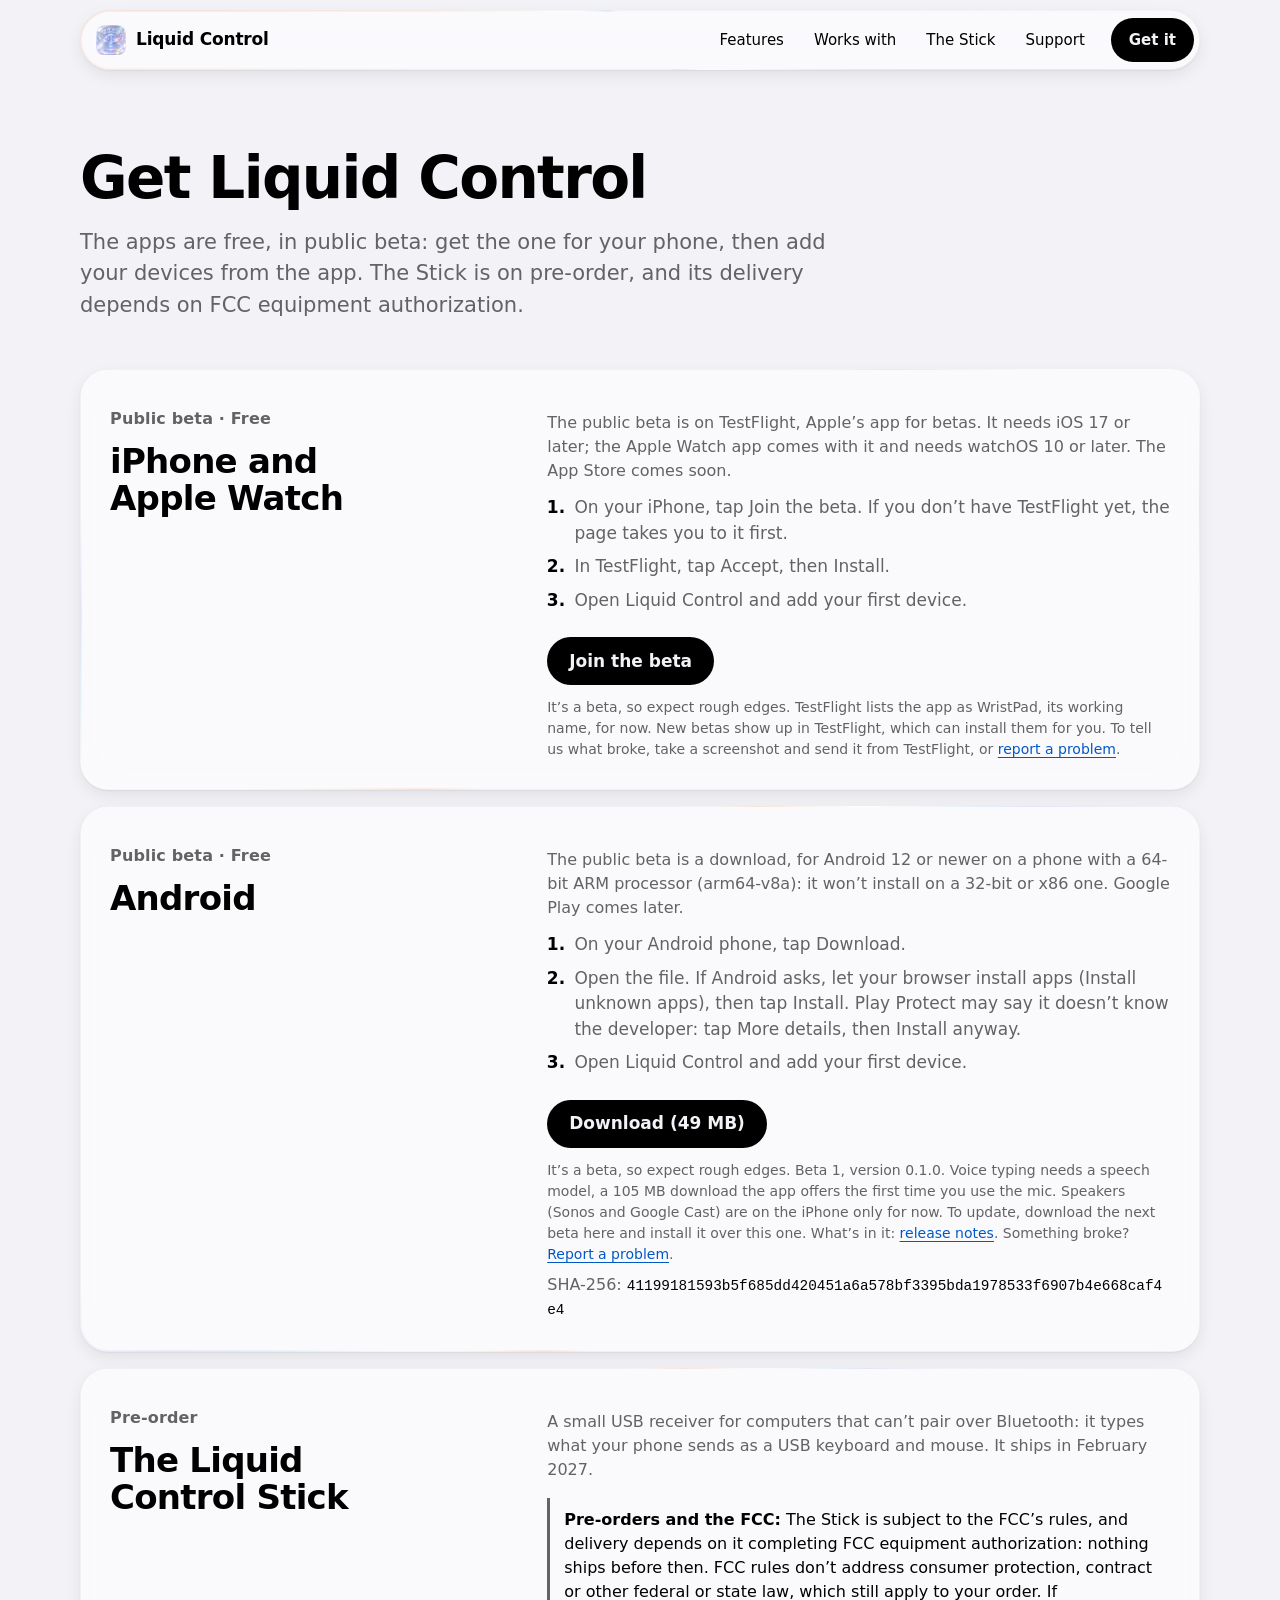
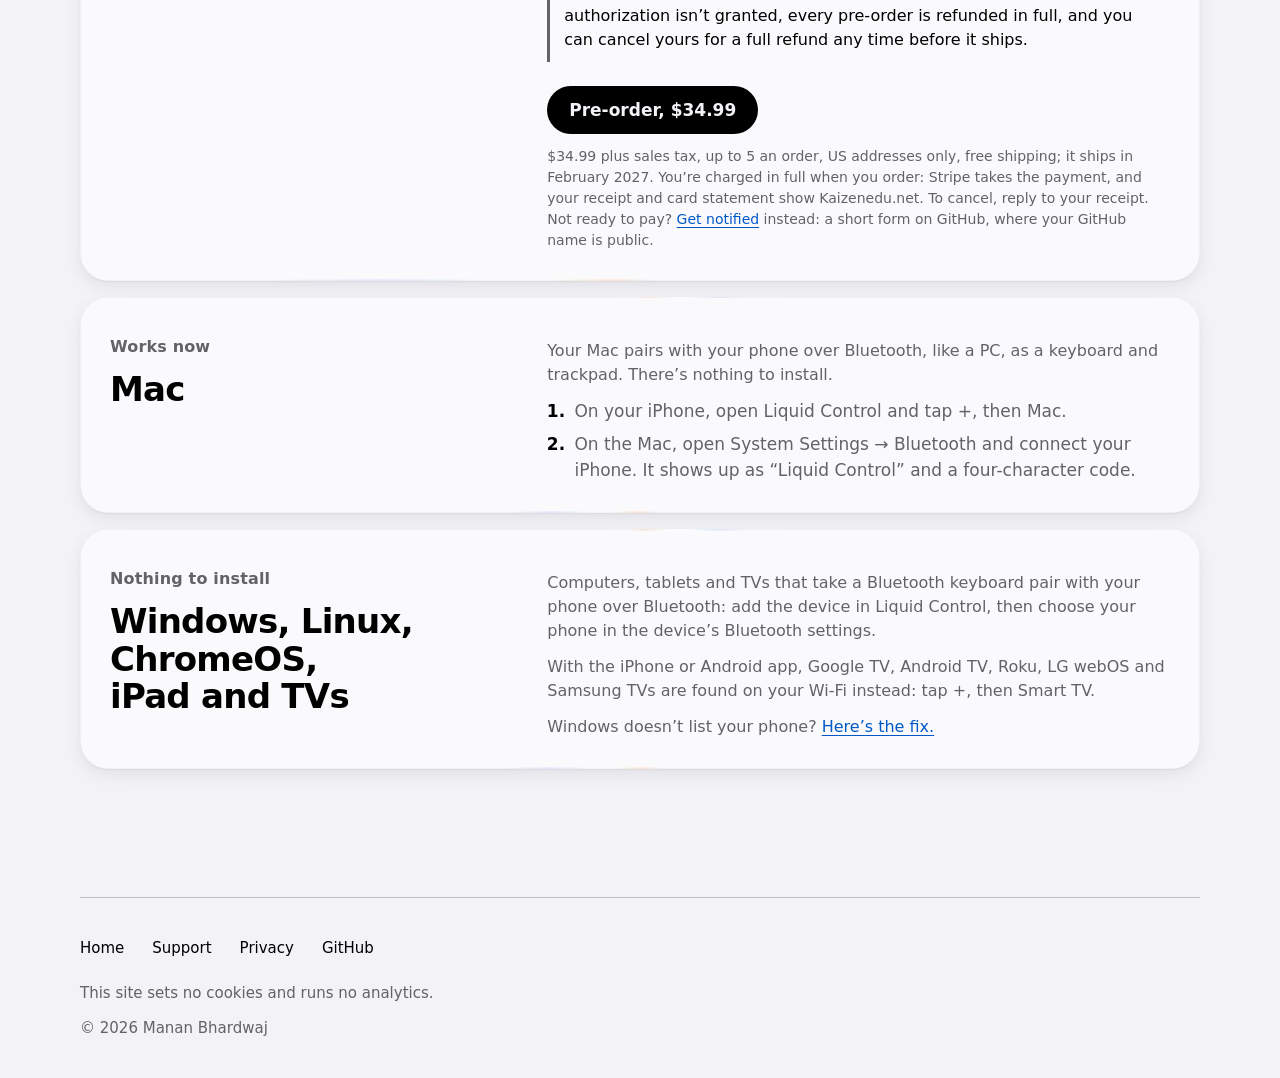
==== get/index.html @ 0b78c524 "Home, Get it and Support: each names its own address; the share image's size and alt on every page N" ====
<!doctype html>
<html lang="en">
<head>
  <meta charset="utf-8">
  <meta name="viewport" content="width=device-width, initial-scale=1, viewport-fit=cover">
  <title>Get Liquid Control: iPhone beta, Android beta and the Stick</title>
  <meta name="description" content="Every download and link for Liquid Control: the iPhone and Apple Watch beta on TestFlight, the Android beta, the Stick on pre-order (delivery depends on FCC authorization), and how to pair your Mac, PC, iPad and TV.">
  <meta name="color-scheme" content="light dark">
  <meta name="theme-color" content="#F2F2F7" media="(prefers-color-scheme: light)">
  <meta name="theme-color" content="#000000" media="(prefers-color-scheme: dark)">
  <meta property="og:type" content="website">
  <meta property="og:site_name" content="Liquid Control">
  <meta property="og:title" content="Get Liquid Control">
  <meta property="og:description" content="The iPhone and Apple Watch beta, the Android beta, and the Stick on pre-order (delivery depends on FCC authorization).">
  <meta property="og:url" content="https://saitokiku.github.io/liquid-control/get/">
  <meta property="og:image" content="https://saitokiku.github.io/liquid-control/assets/og.png">
  <meta property="og:image:width" content="1200">
  <meta property="og:image:height" content="630">
  <meta property="og:image:alt" content="Liquid Control on an iPhone controlling a Mac, with the headline “Hit Enter without getting up. One remote for your Mac, your PC and your TV.”">
  <meta name="twitter:card" content="summary_large_image">
  <link rel="canonical" href="https://saitokiku.github.io/liquid-control/get/">
  <link rel="icon" href="../assets/icon-32.png" sizes="32x32" type="image/png">
  <link rel="apple-touch-icon" href="../assets/icon-180.png">
  <link rel="stylesheet" href="../assets/site.css">
  <script src="../assets/site.js" defer></script>
</head>
<body>
  <a class="skip" href="#main">Skip to content</a>

  <header class="site-header wrap">
    <nav class="nav glass" aria-label="Main">
      <a class="brand" href="../"><img src="../assets/icon-96.webp" width="30" height="30" alt="">Liquid Control</a>
      <ul class="nav-links">
        <li><a href="../#features">Features</a></li>
        <li><a href="../#works">Works with</a></li>
        <li><a href="../#stick">The Stick</a></li>
        <li><a href="../support/">Support</a></li>
      </ul>
      <a class="btn btn-primary btn-small" href="./" aria-current="page">Get it</a>
    </nav>
  </header>

  <main id="main" class="wrap">
    <div class="page-head">
      <h1>Get Liquid Control</h1>
      <p>The apps are free, in public beta: get the one for your phone, then add your devices from the app. The
        Stick is on pre-order, and its delivery depends on FCC equipment authorization.</p>
    </div>

    <div class="get-list">
      <section class="get-item card glass" id="iphone" aria-labelledby="iphone-title">
        <div class="get-title">
          <p class="eyebrow">Public beta · Free</p>
          <h2 id="iphone-title">iPhone and Apple Watch</h2>
        </div>
        <div class="get-body">
          <p>The public beta is on TestFlight, Apple’s app for betas. It needs iOS 17 or later; the Apple Watch app
            comes with it and needs watchOS 10 or later. The App Store comes soon.</p>
          <ol class="steps">
            <li>On your iPhone, tap Join the beta. If you don’t have TestFlight yet, the page takes you to it first.</li>
            <li>In TestFlight, tap Accept, then Install.</li>
            <li>Open Liquid Control and add your first device.</li>
          </ol>
          <div class="actions">
            <a class="btn btn-primary" href="https://testflight.apple.com/join/vBH1M13H">Join the beta</a>
          </div>
          <p class="fine">It’s a beta, so expect rough edges. TestFlight lists the app as WristPad, its working name, for
            now. New betas show up in TestFlight, which can install them for you. To tell us what broke, take a
            screenshot and send it from TestFlight, or <a href="../support/#report">report a problem</a>.</p>
        </div>
      </section>

      <section class="get-item card glass" id="android" aria-labelledby="android-title">
        <div class="get-title">
          <p class="eyebrow">Public beta · Free</p>
          <h2 id="android-title">Android</h2>
        </div>
        <div class="get-body">
          <p>The public beta is a download, for Android 12 or newer on a phone with a 64-bit ARM processor
            (arm64-v8a): it won’t install on a 32-bit or x86 one. Google Play comes later.</p>
          <ol class="steps">
            <li>On your Android phone, tap Download.</li>
            <li>Open the file. If Android asks, let your browser install apps (Install unknown apps), then tap
              Install. Play Protect may say it doesn’t know the developer: tap More details, then Install anyway.</li>
            <li>Open Liquid Control and add your first device.</li>
          </ol>
          <div class="actions">
            <a class="btn btn-primary" href="https://github.com/saitokiku/liquid-control/releases/download/android-v0.1.0-beta.1/liquid-control-android-0.1.0-beta.1.apk">Download (49 MB)</a>
          </div>
          <p class="fine">It’s a beta, so expect rough edges. Beta 1, version 0.1.0. Voice typing needs a speech model,
            a 105 MB download the app offers the first time you use the mic. Speakers (Sonos and Google Cast) are on
            the iPhone only for now. To update, download the next beta here and install it over this one. What’s in it:
            <a href="https://github.com/saitokiku/liquid-control/releases/tag/android-v0.1.0-beta.1">release notes</a>.
            Something broke? <a href="../support/#report">Report a problem</a>.</p>
          <p class="sha">SHA-256: <code id="apk-sha256">41199181593b5f685dd420451a6a578bf3395bda1978533f6907b4e668caf4e4</code></p>
        </div>
      </section>

      <section class="get-item card glass" id="stick" aria-labelledby="stick-title">
        <div class="get-title">
          <p class="eyebrow">Pre-order</p>
          <h2 id="stick-title">The Liquid Control Stick</h2>
        </div>
        <div class="get-body">
          <p>A small USB receiver for computers that can’t pair over Bluetooth: it types what your phone sends as a
            USB keyboard and mouse. It ships in February 2027.</p>
          <p class="fcc"><strong>Pre-orders and the FCC:</strong> The Stick is subject to the FCC’s rules, and delivery
            depends on it completing FCC equipment authorization: nothing ships before then. FCC rules don’t address
            consumer protection, contract or other federal or state law, which still apply to your order. If
            authorization isn’t granted, every pre-order is refunded in full, and you can cancel yours for a full refund
            any time before it ships.</p>
          <div class="actions">
            <a class="btn btn-primary" href="https://buy.stripe.com/fZu8wR2SpabLe6BgTB33W00">Pre-order, $34.99</a>
          </div>
          <p class="fine">$34.99 plus sales tax, up to 5 an order, US addresses only, free shipping; it ships in
            February 2027. You’re charged in full when you order: Stripe takes the payment, and your receipt and card
            statement show Kaizenedu.net. To cancel, reply to your receipt. Not ready to pay? <a href="https://github.com/saitokiku/liquid-control/issues/new?template=stick.yml">Get notified</a> instead: a short form on GitHub,
            where your GitHub name is public.</p>
        </div>
      </section>

      <section class="get-item card glass" id="mac" aria-labelledby="mac-title">
        <div class="get-title">
          <p class="eyebrow">Works now</p>
          <h2 id="mac-title">Mac</h2>
        </div>
        <div class="get-body">
          <p>Your Mac pairs with your phone over Bluetooth, like a PC, as a keyboard and trackpad. There’s nothing to
            install.</p>
          <ol class="steps">
            <li>On your iPhone, open Liquid Control and tap +, then Mac.</li>
            <li>On the Mac, open System Settings → Bluetooth and connect your iPhone. It shows up as “Liquid Control”
              and a four-character code.</li>
          </ol>
        </div>
      </section>

      <section class="get-item card glass" id="computers" aria-labelledby="computers-title">
        <div class="get-title">
          <p class="eyebrow">Nothing to install</p>
          <h2 id="computers-title">Windows, Linux, ChromeOS, iPad and TVs</h2>
        </div>
        <div class="get-body">
          <p>Computers, tablets and TVs that take a Bluetooth keyboard pair with your phone over Bluetooth: add the
            device in Liquid Control, then choose your phone in the device’s Bluetooth settings.</p>
          <p>With the iPhone or Android app, Google TV, Android TV, Roku, LG webOS and Samsung TVs are found on your Wi-Fi
            instead: tap +, then Smart TV.</p>
          <p>Windows doesn’t list your phone? <a href="../support/#windows">Here’s the fix.</a></p>
        </div>
      </section>

    </div>
  </main>

  <footer class="site-footer wrap">
    <ul class="footer-links">
      <li><a href="../">Home</a></li>
      <li><a href="../support/">Support</a></li>
      <li><a href="../privacy/">Privacy</a></li>
      <li><a href="https://github.com/saitokiku/liquid-control">GitHub</a></li>
    </ul>
    <p>This site sets no cookies and runs no analytics.</p>
    <p>© 2026 Manan Bhardwaj</p>
  </footer>
</body>
</html>
---- assets/site.css ----
/* Liquid Control: the website's look.
   The app's spectral glass: flat system backgrounds, translucent glass with a hairline, and one sun on the right edge,
   two thirds up, whose light catches each glass rim from its own angle: white in the middle, a faint warm side and a
   faint cool side, and the light that passes through landing on the far edge with the same thin split.
   No web fonts, no images from anywhere else. assets/site.js aims each rim at the sun; without it they keep the angle
   set here. */

/* ---------- Tokens ---------- */

:root {
  color-scheme: light;
  --bg: #F2F2F7;
  --surface: #E5E5EA;
  --text: #000000;
  --text-2: #636366;
  --link: #0058C7;
  --hover: rgba(0, 0, 0, .05);
  --glass: rgba(255, 255, 255, .62);
  --glass-bar: rgba(255, 255, 255, .62);   /* the sticky header, which content scrolls under */
  --glass-solid: #FFFFFF;
  --hair: rgba(0, 0, 0, .07);
  --edge: rgba(60, 60, 67, .29);
  --shadow: 0 1px 2px rgba(0, 0, 0, .06), 0 6px 16px rgba(0, 0, 0, .07);
  --blend: normal;
  /* The light on the rims: the app's Natural strength (0.6) at about 0.85 of the sun's reach, softer in light mode
     (white glass on a light page shows colour as dirt). From the warm #FFA774 and #FFDC99 and the cool #A4E0FF and
     #A1AEFF below. */
  --hi: rgba(255, 255, 255, .72);
  --hi-2: rgba(255, 255, 255, .32);
  --fr-w1: rgba(255, 167, 116, .21);
  --fr-w2: rgba(255, 220, 153, .17);
  --fr-c1: rgba(164, 224, 255, .17);
  --fr-c2: rgba(161, 174, 255, .21);
  --ca-w1: rgba(255, 167, 116, .19);
  --ca-w2: rgba(255, 220, 153, .15);
  --ca-hi: rgba(255, 255, 255, .22);
  --ca-c1: rgba(164, 224, 255, .15);
  --ca-c2: rgba(161, 174, 255, .19);

  /* The same in both themes. */
  --warm-1: #FFA774;
  --warm-2: #FFDC99;
  --cool-1: #A4E0FF;
  --cool-2: #A1AEFF;
  --mac: #4F8BFF;
  --pc: #3DDC97;
  --tv: #9E7AFF;
  --stick: #FFC24D;
  --edge-strong: #8E8E93;
  --radius-card: 28px;
  --radius-surface: 32px;
  --gutter: 16px;
  --font: -apple-system, BlinkMacSystemFont, "SF Pro Text", system-ui, "Segoe UI", Roboto, sans-serif;
  --mono: ui-monospace, "SF Mono", Menlo, Consolas, monospace;
}

@media (prefers-color-scheme: dark) {
  :root {
    color-scheme: dark;
    --bg: #000000;
    --surface: #1C1C1E;
    --text: #FFFFFF;
    --text-2: #98989F;
    --link: #6EA8FF;
    --hover: rgba(255, 255, 255, .08);
    --glass: rgba(255, 255, 255, .085);
    --glass-bar: rgba(28, 28, 30, .72);
    --glass-solid: #2C2C2E;
    --hair: rgba(255, 255, 255, .09);
    --edge: rgba(235, 235, 245, .3);
    --shadow: 0 6px 18px rgba(0, 0, 0, .6);
    --blend: plus-lighter;
    --hi: rgba(255, 255, 255, .77);
    --hi-2: rgba(255, 255, 255, .43);
    --fr-w1: rgba(255, 167, 116, .28);
    --fr-w2: rgba(255, 220, 153, .23);
    --fr-c1: rgba(164, 224, 255, .23);
    --fr-c2: rgba(161, 174, 255, .28);
    --ca-w1: rgba(255, 167, 116, .26);
    --ca-w2: rgba(255, 220, 153, .2);
    --ca-hi: rgba(255, 255, 255, .3);
    --ca-c1: rgba(164, 224, 255, .2);
    --ca-c2: rgba(161, 174, 255, .26);
  }
}

/* ---------- Base ---------- */

*, *::before, *::after { box-sizing: border-box; }

/* The sticky header is 70 px tall: whatever the page scrolls to, a #link or a control taking focus, lands below it. */
html {
  -webkit-text-size-adjust: 100%;
  text-size-adjust: 100%;
  scroll-padding-top: 88px;
}

@media (prefers-reduced-motion: no-preference) {
  html { scroll-behavior: smooth; }
}

body {
  margin: 0;
  background: var(--bg);
  color: var(--text);
  font: 17px/1.5 var(--font);
  -webkit-font-smoothing: antialiased;
  overflow-wrap: break-word;
}

img { display: block; max-width: 100%; height: auto; }

a { color: var(--link); text-underline-offset: .18em; }

:focus-visible { outline: 2px solid var(--link); outline-offset: 3px; }

h1, h2, h3 { margin: 0; line-height: 1.1; letter-spacing: -.022em; text-wrap: balance; }
p, ul, ol { margin: 0; }

code { font-family: var(--mono); font-size: .9em; }

.wrap {
  width: 100%;
  max-width: 1152px;
  margin-inline: auto;
  padding-left: max(var(--gutter), env(safe-area-inset-left));
  padding-right: max(var(--gutter), env(safe-area-inset-right));
}

.skip {
  position: absolute;
  left: 12px;
  top: -100px;
  z-index: 20;
  padding: 12px 18px;
  border-radius: 999px;
  background: var(--text);
  color: var(--bg);
  font-weight: 600;
  text-decoration: none;
}
.skip:focus { top: 12px; }

.visually-hidden {
  position: absolute;
  width: 1px;
  height: 1px;
  overflow: hidden;
  clip-path: inset(50%);
  white-space: nowrap;
}

/* ---------- Glass ---------- */

/* Fill, blur, hairline and shadow; then the light: ::before is the highlight facing the sun (white, with the warm and
   cool split on its shoulders), ::after the caustic on the far edge. Both are thin rings, masked to the rim. */
.glass {
  --sun-angle: 60deg;
  position: relative;
  isolation: isolate;
  background: var(--glass);
  -webkit-backdrop-filter: blur(18px) saturate(1.7);
  backdrop-filter: blur(18px) saturate(1.7);
  box-shadow: inset 0 0 0 .5px var(--hair), var(--shadow);
}

.glass::before,
.glass::after {
  content: "";
  position: absolute;
  inset: 0;
  border-radius: inherit;
  pointer-events: none;
  -webkit-mask: linear-gradient(#000 0 0) content-box, linear-gradient(#000 0 0);
  -webkit-mask-composite: xor;
  mask: linear-gradient(#000 0 0) content-box exclude, linear-gradient(#000 0 0);
  mix-blend-mode: var(--blend);
}

.glass::before {
  padding: 1.2px;
  background:
    conic-gradient(from calc(var(--sun-angle) - 180deg),
      transparent 156deg, var(--fr-w1) 164deg, var(--fr-w2) 170deg, transparent 175deg,
      transparent 185deg, var(--fr-c1) 190deg, var(--fr-c2) 196deg, transparent 204deg),
    conic-gradient(from calc(var(--sun-angle) - 180deg),
      transparent 146deg, var(--hi-2) 170deg, var(--hi) 180deg, var(--hi-2) 190deg, transparent 214deg);
}

.glass::after {
  padding: 1.8px;
  filter: blur(.4px);
  background:
    conic-gradient(from var(--sun-angle),
      transparent 150deg, var(--ca-w1) 160deg, var(--ca-w2) 168deg, var(--ca-hi) 176deg,
      var(--ca-hi) 184deg, var(--ca-c1) 192deg, var(--ca-c2) 200deg, transparent 210deg);
}

/* Solid glass, when Reduce Transparency or Increase Contrast asks for it: opaque, with an edge, never invisible;
   no light on the rim. */
@media (prefers-reduced-transparency: reduce) {
  .glass {
    background: var(--glass-solid);
    -webkit-backdrop-filter: none;
    backdrop-filter: none;
    box-shadow: inset 0 0 0 1px var(--edge), var(--shadow);
  }
  .glass::before,
  .glass::after { content: none; }
}

@media (prefers-contrast: more) {
  .glass {
    background: var(--glass-solid);
    -webkit-backdrop-filter: none;
    backdrop-filter: none;
    box-shadow: inset 0 0 0 1px var(--edge-strong), var(--shadow);
  }
  .glass::before,
  .glass::after { content: none; }
}

/* ---------- Buttons ---------- */

.btn {
  display: inline-flex;
  align-items: center;
  justify-content: center;
  gap: 8px;
  min-height: 48px;
  padding: 0 22px;
  border: 0;
  border-radius: 999px;
  color: var(--text);
  font: 600 17px/1.2 var(--font);
  text-decoration: none;
  white-space: nowrap;
  cursor: pointer;
}
.btn.glass:hover { background-image: linear-gradient(var(--hover), var(--hover)); }

/* The one primary action: the label colour as a solid fill, with the background's colour for its words (as the app). */
.btn-primary { background: var(--text); color: var(--bg); }
.btn-primary:hover { background: var(--text); opacity: .86; }

.btn-small { min-height: 44px; padding: 0 18px; font-size: 15px; }

@media (prefers-reduced-motion: no-preference) {
  .btn { transition: transform .15s ease, opacity .15s ease; }
  .btn:active { transform: scale(.97); }
}

.actions { display: flex; flex-wrap: wrap; gap: 12px; }

@media (max-width: 479px) {
  .hero .actions .btn, .section > .actions .btn { flex: 1 1 100%; }
}

/* ---------- Header ---------- */

.site-header {
  position: sticky;
  top: 0;
  z-index: 10;
  padding-top: 10px;
}

.nav {
  --glass: var(--glass-bar);
  display: flex;
  align-items: center;
  gap: 4px;
  min-height: 60px;
  padding: 6px 6px 6px 10px;
  border-radius: 999px;
}

.brand {
  display: inline-flex;
  align-items: center;
  gap: 10px;
  min-height: 44px;
  padding: 0 10px 0 6px;
  margin-right: auto;
  border-radius: 999px;
  color: var(--text);
  font-weight: 700;
  font-size: 17px;
  letter-spacing: -.01em;
  text-decoration: none;
}
.brand img { width: 30px; height: 30px; border-radius: 7px; }

.nav-links { display: none; list-style: none; padding: 0; gap: 2px; }
.nav-links a {
  display: inline-flex;
  align-items: center;
  min-height: 44px;
  padding: 0 14px;
  border-radius: 999px;
  color: var(--text);
  font-size: 15px;
  font-weight: 500;
  text-decoration: none;
}
.nav-links a:hover { background: var(--hover); }

/* The menu (assets/site.js): below 820 px the links fold behind a Menu button and open in a panel under the header,
   solid like the glass with Reduce Transparency, with an edge for forced colours. */
.menu-btn {
  display: grid;
  place-items: center;
  width: 44px;
  height: 44px;
  padding: 0;
  border: 1px solid transparent;
  border-radius: 999px;
  background: none;
  color: var(--text);
  cursor: pointer;
}
.menu-btn:hover, .nav.open .menu-btn { background: var(--hover); }
.menu-btn svg { width: 22px; height: 22px; fill: none; stroke: currentColor; stroke-width: 1.8; stroke-linecap: round; }
@media (max-width: 819px) {
  .nav.open .nav-links {
    position: absolute;
    top: calc(100% + 8px);
    left: 0;
    right: 0;
    display: grid;
    padding: 8px;
    border-radius: 24px;
    background: var(--glass-solid);
    box-shadow: inset 0 0 0 .5px var(--hair), var(--shadow);
    outline: 1px solid transparent;
  }
  .nav.open .nav-links a { display: flex; min-height: 48px; padding: 0 16px; font-size: 17px; }
}

@media (min-width: 820px) {
  .nav-links { display: flex; }
  .nav .btn { margin-left: 8px; }
  .menu-btn { display: none; }
}
/* Below 360 px the name, the Menu button and Get it stay on one line a little closer together. */
@media (max-width: 359px) {
  .brand { gap: 8px; padding: 0 6px 0 2px; font-size: 15px; }
  .nav .btn-small { padding: 0 14px; }
}

/* ---------- Sections ---------- */

main { display: block; }

.section { padding-top: clamp(72px, 9vw, 128px); }

.section-head { max-width: 760px; margin-bottom: clamp(28px, 4vw, 48px); }
.section-head h2 { font-size: clamp(28px, 1.6vw + 22px, 40px); font-weight: 700; }
.section-head p { margin-top: 16px; color: var(--text-2); font-size: clamp(17px, .35vw + 16px, 21px); }

.eyebrow {
  margin-bottom: 12px;
  color: var(--text-2);
  font-size: 15px;
  font-weight: 600;
  letter-spacing: .01em;
}

.note { margin-top: 20px; font-size: 15px; }

/* ---------- Hero ---------- */

.hero {
  display: grid;
  gap: 48px;
  padding-top: clamp(40px, 7vw, 88px);
  align-items: center;
}

.hero h1 { font-size: clamp(36px, 2.2vw + 22px, 54px); font-weight: 700; letter-spacing: -.028em; }
.hero .lede { margin-top: 20px; max-width: 34em; color: var(--text-2); font-size: clamp(18px, .5vw + 16px, 22px); }
.hero .actions { margin-top: 32px; }
.hero .fine { margin-top: 20px; max-width: 38em; color: var(--text-2); font-size: 15px; }

.hero-art { display: flex; justify-content: center; padding: 16px 0 24px; }
.hero h1 .h1-soft { display: block; color: var(--text-2); }

/* The hero's real screenshots: the iPhone, with the watch in front of its lower corner. The bezel is the same two
   rings the drawn phone had. */
.shots { position: relative; margin: 0; padding: 12px 40px 28px 0; }
.shot-phone {
  --w: min(300px, 100vw - 2 * var(--gutter) - 72px);
  width: var(--w);
  aspect-ratio: 720 / 1564;
  border-radius: calc(var(--w) * 62 / 402);
  overflow: hidden;
  background: #000;
  box-shadow:
    0 0 0 calc(var(--w) * 10 / 402) #1B1C20,
    0 0 0 calc(var(--w) * 11.5 / 402) #3A3B40,
    0 calc(var(--w) * 36 / 402) calc(var(--w) * 80 / 402) rgba(0, 0, 0, .28);
}
.shot-phone img, .shot-watch img { display: block; width: 100%; height: auto; }
.shot-watch {
  position: absolute;
  right: 0;
  bottom: 0;
  width: 44%;
  aspect-ratio: 422 / 514;
  border-radius: 24% / 20%;
  overflow: hidden;
  background: #000;
  box-shadow: 0 0 0 7px #1B1C20, 0 0 0 8.5px #3A3B40, 0 22px 48px rgba(0, 0, 0, .38);
}

@media (min-width: 960px) {
  .hero { grid-template-columns: minmax(0, 1fr) auto; gap: 56px; }
  .hero-art { padding: 0 24px 0 0; }
}

/* ---------- Cards and grids ---------- */

.card {
  border-radius: var(--radius-card);
  padding: clamp(22px, 2.4vw, 30px);
}
.card h3 { font-size: 21px; font-weight: 700; letter-spacing: -.015em; }
.card p { margin-top: 8px; color: var(--text-2); font-size: 16px; }

.grid { display: grid; gap: 16px; }
@media (min-width: 720px) {
  .grid { grid-template-columns: repeat(2, minmax(0, 1fr)); }
}

.icon-tile {
  display: grid;
  place-items: center;
  width: 44px;
  height: 44px;
  margin-bottom: 18px;
  border-radius: 14px;
  background: var(--surface);
  color: var(--text);
}
.icon-tile svg {
  width: 24px;
  height: 24px;
  fill: none;
  stroke: currentColor;
  stroke-width: 1.8;
  stroke-linecap: round;
  stroke-linejoin: round;
}

.tag {
  display: inline-block;
  margin-top: 14px;
  padding: 3px 10px;
  border-radius: 999px;
  background: var(--surface);
  color: var(--text-2);
  font-size: 13px;
  font-weight: 600;
}

/* Works with: the five kinds of device as plain columns (rows on a narrow screen), each icon in its kind's colour
   and the brands under the name. No glass: it's a list. */
.kinds { display: grid; gap: 28px 32px; }
.kinds article { display: grid; grid-template-columns: 44px minmax(0, 1fr); column-gap: 16px; }
.kinds .icon-tile { margin-bottom: 0; }
.kinds h3 { font-size: 19px; font-weight: 700; letter-spacing: -.015em; line-height: 1.2; }
.kinds p { margin-top: 6px; color: var(--text-2); font-size: 15px; }
.kinds .brands { margin-top: 4px; color: var(--text); font-weight: 600; }
@media (min-width: 640px) {
  .kinds { grid-template-columns: repeat(2, minmax(0, 1fr)); }
}
@media (min-width: 1000px) {
  .kinds { grid-template-columns: repeat(5, minmax(0, 1fr)); gap: 24px; }
  .kinds article { display: block; }
  .kinds .icon-tile { margin-bottom: 16px; }
}
.icon-tile.c-mac { color: var(--mac); }
.icon-tile.c-pc { color: var(--pc); }
.icon-tile.c-tv { color: var(--tv); }
.icon-tile.c-stick { color: var(--stick); }
/* ---------- Try it: a pretend phone driving a pretend Mac or TV (assets/demo.js) ----------
   The screen is a container, so its contents scale with it (cqw). */
.demo { display: grid; gap: 28px; align-items: center; }
@media (min-width: 960px) {
  .demo { grid-template-columns: minmax(0, 720px) 300px; justify-content: center; gap: 56px; }
}
.demo-screen {
  position: relative;
  aspect-ratio: 16 / 10;
  border-radius: 18px;
  background: #1B1C20;
  box-shadow: 0 0 0 1.5px #3A3B40, 0 30px 60px rgba(0, 0, 0, .22);
  container-type: inline-size;
  user-select: none;
}
.demo-mac, .demo-tv { position: absolute; inset: 10px; border-radius: 9px; overflow: hidden; }
.demo[data-mode="mac"] .demo-tv, .demo[data-mode="tv"] .demo-mac { display: none; }

.demo-mac { background: linear-gradient(160deg, #3D5F93, #1C2840); }
.mac-menu {
  display: flex;
  justify-content: space-between;
  align-items: center;
  height: max(18px, 3.4cqw);
  padding: 0 2cqw;
  background: rgba(255, 255, 255, .6);
  color: #000;
  font: 600 clamp(9px, 1.6cqw, 13px)/1 var(--font);
}
.mac-win { position: absolute; border-radius: 1.4cqw; overflow: hidden; background: #FFF; box-shadow: 0 1.6cqw 4cqw rgba(0, 0, 0, .38); }
.mac-notes { left: 5%; top: 13%; width: 56%; height: 64%; display: flex; flex-direction: column; }
.mac-term { right: 4%; bottom: 6%; width: 47%; height: 44%; background: #1E1F24; }
.mac-chrome {
  display: flex;
  align-items: center;
  gap: .9cqw;
  height: max(18px, 3.8cqw);
  padding: 0 1.6cqw;
  border-bottom: 1px solid rgba(0, 0, 0, .08);
  color: #636366;
  font: 600 clamp(9px, 1.6cqw, 13px)/1 var(--font);
}
.mac-chrome i { width: 1.3cqw; min-width: 7px; aspect-ratio: 1; border-radius: 50%; background: #FF5F57; }
.mac-chrome i:nth-child(2) { background: #FEBC2E; }
.mac-chrome i:nth-child(3) { background: #28C840; margin-right: .6cqw; }
.mac-term .mac-chrome { border-bottom-color: rgba(255, 255, 255, .08); color: #98989F; }
/* The rest of the Notes window, which demo.js keeps scrolled to the newest line. */
.mac-text {
  flex: 1;
  min-height: 0;
  overflow: hidden;
  margin: 0;
  padding: 1.8cqw 2.2cqw;
  color: #1C1C1E;
  font: 400 clamp(11px, 2.1cqw, 17px)/1.45 var(--font);
  white-space: pre-wrap;
  overflow-wrap: anywhere;
}
.term-out {
  margin: 0;
  padding: 1.4cqw 1.8cqw;
  color: #E5E5EA;
  font: 400 clamp(9px, 1.55cqw, 13px)/1.5 var(--mono);
  white-space: pre-wrap;
}
.caret { display: inline-block; width: 2px; height: 1.1em; margin-left: 1px; background: var(--mac); vertical-align: text-bottom; }
.demo-tv .caret { background: #FFF; }
.pointer {
  position: absolute;
  width: max(12px, 2.1cqw);
  fill: #000;
  stroke: #FFF;
  stroke-width: 1.3;
  pointer-events: none;
  filter: drop-shadow(0 1px 1px rgba(0, 0, 0, .45));
}
.ripple {
  position: absolute;
  width: 4cqw;
  aspect-ratio: 1;
  margin: -2cqw 0 0 -2cqw;
  border: 2px solid var(--mac);
  border-radius: 50%;
  opacity: 0;
  pointer-events: none;
}

.demo-tv {
  display: flex;
  flex-direction: column;
  justify-content: center;
  gap: 7cqw;
  padding: 0 5cqw;
  background: #0C0D12;
  color: #FFF;
}
.tv-search {
  display: flex;
  align-items: center;
  gap: 1.4cqw;
  height: 6.4cqw;
  padding: 0 2.4cqw;
  border-radius: 999px;
  background: rgba(255, 255, 255, .12);
  font: 600 clamp(11px, 2.4cqw, 19px)/1 var(--font);
}
.tv-search svg { width: 2.6cqw; min-width: 12px; fill: none; stroke: currentColor; stroke-width: 2.2; stroke-linecap: round; }
/* One line, as in a search field: demo.js scrolls it to the newest words. The taller line keeps descenders unclipped. */
.tv-search .typed { min-width: 0; overflow: hidden; white-space: pre; line-height: 1.3; }
.tv-row { display: grid; grid-template-columns: repeat(5, minmax(0, 1fr)); gap: 2.2cqw; }
.tv-tile {
  display: flex;
  align-items: flex-end;
  aspect-ratio: 16 / 11;
  padding: 1cqw 1.3cqw;
  border-radius: 1.4cqw;
  background: var(--tile);
  font: 600 clamp(9px, 1.7cqw, 14px)/1.2 var(--font);
}
.tv-tile.focus { transform: scale(1.1); box-shadow: 0 0 0 .5cqw #FFF, 0 1.6cqw 3.6cqw rgba(0, 0, 0, .6); }
.tv-play {
  position: absolute;
  inset: 0;
  display: none;
  flex-direction: column;
  align-items: center;
  justify-content: center;
  gap: 1.2cqw;
  background: rgba(8, 8, 12, .86);
  font: 500 clamp(11px, 2cqw, 16px)/1.2 var(--font);
}
.tv-play.on { display: flex; }
.tv-play strong { font-size: 5.4cqw; font-weight: 700; }
.tv-bar { width: 40%; height: .7cqw; min-height: 3px; border-radius: 99px; background: linear-gradient(90deg, var(--tv) 30%, rgba(255, 255, 255, .25) 30%); }

.demo-phone {
  justify-self: center;
  width: min(300px, 100%);
  display: flex;
  flex-direction: column;
  gap: 10px;
  padding: 18px 14px 20px;
  border-radius: 44px;
  background: var(--bg);
  box-shadow: 0 0 0 9px #1B1C20, 0 0 0 10.5px #3A3B40, 0 30px 60px rgba(0, 0, 0, .22);
}
.demo-bar, .demo-keys { display: grid; grid-template-columns: 1fr 1fr; gap: 8px; }
.demo-phone button, .demo-type input {
  height: 46px;
  border: 1px solid var(--edge);
  border-radius: 999px;
  background: var(--glass-solid);
  color: var(--text);
  font: 600 15px/1 var(--font);
}
.demo-phone button { cursor: pointer; }
/* Approve and Stop between an answer and the agent's next question: nothing to answer yet (demo.js). */
.demo-keys [aria-disabled="true"] { opacity: .5; cursor: default; }
.demo-bar [aria-pressed="true"][data-mode="mac"] { background: var(--mac); border-color: var(--mac); color: #000; }
.demo-bar [aria-pressed="true"][data-mode="tv"] { background: var(--tv); border-color: var(--tv); color: #000; }
.demo-pad {
  position: relative;
  display: grid;
  place-items: center;
  height: 210px;
  border-radius: 26px;
  background: var(--surface);
  color: var(--text-2);
  font-size: 13px;
  touch-action: none;
  cursor: grab;
  user-select: none;
}
.demo-pad:active { cursor: grabbing; }
.pad-listening { display: none; color: var(--text); font-weight: 600; }
.demo.listening .pad-hint { display: none; }
.demo.listening .pad-listening { display: block; }
.demo-type { display: grid; grid-template-columns: minmax(0, 1fr) 64px; gap: 8px; }
.demo-type input { min-width: 0; padding: 0 18px; font-size: 16px; font-weight: 400; }
/* The browser's own placeholder grey is too faint on dark glass (3:1); --text-2 reads at 4.5:1 or more in both. */
.demo-type input::placeholder { color: var(--text-2); opacity: 1; }
.demo-phone .demo-mic { display: grid; place-items: center; border-color: transparent; background: var(--mac); color: #000; touch-action: none; }
.demo[data-mode="tv"] .demo-mic { background: var(--tv); }
.demo-mic svg { width: 22px; height: 22px; fill: none; stroke: currentColor; stroke-width: 2; stroke-linecap: round; }
.demo-mic svg rect { fill: currentColor; }
.demo.listening .demo-mic { box-shadow: 0 0 0 6px rgba(79, 139, 255, .3); }
.demo-pad:focus-visible, .demo-phone button:focus-visible, .demo-type input:focus-visible { outline: 3px solid var(--link); outline-offset: 2px; }
/* Forced colours (Windows' contrast themes) drop backgrounds and shadows, so the demo's shapes also have edges that
   stay transparent until then. There, the pressed Mac or TV button and the TV's focused tile get a thicker edge: a
   mark that isn't a colour. */
.demo-screen, .demo-phone, .mac-win, .tv-search, .tv-tile { outline: 1px solid transparent; }
.demo-pad { border: 1px solid transparent; }
.demo-bar [aria-pressed="true"] { border-width: 3px; }
.tv-tile.focus { outline-width: 3px; }

/* The screen and the trackpad have to fit in the window together, below the 70 px header (78 px with some air), or
   the pointer moves out of sight while you drag. A phone held sideways puts them side by side, as a wide window does;
   side by side, the screen is never taller than that room, and the trackpad gives up height before the phone's bar
   does. Stacked, the trackpad gives up height first, down to 140 px: above it come the screen (as wide as the page),
   the 28 px gap and the phone's 74 px down to the trackpad. svh is the window with the browser's bars showing. */
@media (min-width: 560px) and (max-width: 959px) and (orientation: landscape) {
  .demo { grid-template-columns: minmax(0, 1fr) min(300px, 42%); gap: 20px; }
}
@media (min-width: 960px), (min-width: 560px) and (orientation: landscape) {
  .demo-screen { justify-self: center; width: min(100%, (100svh - 78px) * 1.6); }
  .demo-pad { height: clamp(120px, 100svh - 160px, 210px); }
}
@media (max-width: 559px), (max-width: 959px) and (orientation: portrait) {
  .demo-pad { height: clamp(140px, 100svh - 180px - (100vw - 32px) * .625, 210px); }
}

@media (prefers-reduced-motion: no-preference) {
  .caret { animation: demo-caret 1.1s steps(1) infinite; }
  .ripple.on { animation: demo-ripple .45s ease-out; }
  .tv-tile { transition: transform .18s ease, box-shadow .18s ease; }
}
/* With Reduce Motion a click still shows where it landed: the ring appears for a moment, without growing. */
@media (prefers-reduced-motion: reduce) {
  .ripple.on { animation: demo-ring .45s; }
}
@keyframes demo-caret { 50% { opacity: 0; } }
@keyframes demo-ripple { from { opacity: 1; transform: scale(.3); } to { opacity: 0; transform: scale(1.5); } }
@keyframes demo-ring { from, to { opacity: 1; } }

/* The Stick */
.stick {
  display: grid;
  gap: 28px;
  align-items: center;
  border-radius: var(--radius-surface);
  padding: clamp(24px, 4vw, 48px);
}
/* The Stick: four renders of the same shot, one per screen. While site.js has them cycling they fade in turn (16 s
   round), and only the screen changes, so the cross-fade reads as the screen updating; its Pause button stops them
   where they are (WCAG 2.2.2). Without the script, or with Reduce Motion, the Connected one shows, still. */
.stick-art { position: relative; margin: 0; }
.stick-renders { position: relative; aspect-ratio: 1400 / 870; }
.stick-renders img {
  position: absolute;
  inset: 0;
  width: 100%;
  height: 100%;
  opacity: 0;
}
.stick-renders img:nth-child(3) { opacity: 1; }
.stick-renders.cycling img { animation: stick-screens 16s infinite both; }
.stick-renders.cycling img:nth-child(2) { animation-delay: 4s; }
.stick-renders.cycling img:nth-child(3) { animation-delay: 8s; }
.stick-renders.cycling img:nth-child(4) { animation-delay: 12s; }
.stick-renders.paused img { animation-play-state: paused; }
@keyframes stick-screens {
  0% { opacity: 0; }
  3%, 25% { opacity: 1; }
  28%, 100% { opacity: 0; }
}
.stick-pause {
  position: absolute;
  top: 0;
  right: 0;
  min-height: 44px;
  padding: 0 16px;
  border: 1px solid var(--edge);
  border-radius: 999px;
  background: var(--glass-solid);
  color: var(--text);
  font: 600 15px/1 var(--font);
  cursor: pointer;
}
@media (prefers-reduced-motion: reduce) {
  .stick-renders.cycling img { animation: none; }
  .stick-pause { display: none; }
}
.stick-art figcaption { margin-top: 4px; color: var(--text-2); font-size: 13px; text-align: center; }
.stick h2 { font-size: clamp(28px, 1.6vw + 22px, 40px); font-weight: 700; }
.stick p { margin-top: 14px; color: var(--text-2); font-size: 18px; }
.stick ul { margin-top: 18px; padding-left: 1.2em; color: var(--text-2); }
.stick li + li { margin-top: 6px; }
.stick .actions { margin-top: 28px; }
.stick .fine { margin-top: 14px; color: var(--text-2); font-size: 14px; }
/* The FCC's notice for a device sold before its authorization (47 CFR 2.803) has to be prominent: it comes before the
   pre-order button, at the size of the text around it (.card p, .stick p) and in the text colour. */
/* p.fcc, after .card p and .stick p, so it wins in both the home page's Stick and Get it's card. */
p.fcc { margin-top: 16px; max-width: 46em; padding: 10px 14px; border-left: 3px solid var(--text-2); color: var(--text); }

@media (min-width: 860px) {
  .stick { grid-template-columns: minmax(0, 5fr) minmax(0, 6fr); gap: 48px; }
}

/* ---------- Pages: Get it, Support, Privacy, 404 ---------- */

.page-head { max-width: 780px; padding-top: clamp(40px, 6vw, 80px); margin-bottom: clamp(32px, 4vw, 48px); }
.page-head h1 { font-size: clamp(36px, 2.8vw + 24px, 58px); font-weight: 700; letter-spacing: -.028em; }
.page-head > p:not(.eyebrow) { margin-top: 16px; color: var(--text-2); font-size: clamp(18px, .4vw + 16px, 21px); }

.nav-links a[aria-current="page"] { background: var(--hover); }

/* Get it: one card per platform. */
.get-list { display: grid; gap: 16px; }
.get-item h2 { font-size: clamp(26px, 1.2vw + 20px, 34px); font-weight: 700; }
.get-body > p:not(.fine):not(.sha):not(.fcc) { margin-top: 12px; max-width: 46em; color: var(--text-2); }
.get-body > p:first-child { margin-top: 14px; }
.get-item .actions { margin-top: 24px; }
.get-item .fine { margin-top: 12px; color: var(--text-2); font-size: 14px; }
.steps { margin-top: 12px; padding-left: 1.4em; max-width: 46em; color: var(--text-2); }
.steps li { padding-left: .2em; }
.steps li + li { margin-top: 8px; }
.steps li::marker { color: var(--text); font-weight: 600; }
.sha { margin-top: 16px; color: var(--text-2); font-size: 15px; }
.sha code { word-break: break-all; color: var(--text); }

@media (min-width: 900px) {
  .get-item { display: grid; grid-template-columns: minmax(0, 1fr) minmax(0, 1.6fr); column-gap: 48px; }
  .get-body > p:first-child { margin-top: 0; }
}

/* Support: the questions as cards, then Report a problem. */
.faq { display: grid; gap: 16px; grid-template-columns: repeat(auto-fill, minmax(min(100%, 420px), 1fr)); }
.faq .card h3 { font-size: 19px; }
.subhead { margin-bottom: 20px; font-size: clamp(26px, 1.2vw + 20px, 34px); font-weight: 700; }
.report { margin-top: clamp(56px, 7vw, 96px); }
.report .card p { max-width: 46em; }
.report .actions { margin-top: 24px; }

/* Privacy: the policy as plain reading text. */
.prose { max-width: 760px; }
.prose h2 { margin-top: 52px; font-size: clamp(24px, .8vw + 20px, 30px); font-weight: 700; }
.prose p, .prose ul, .prose .table-wrap { margin-top: 14px; }
.prose ul { padding-left: 1.3em; }
.prose li + li, .prose li > ul { margin-top: 8px; }
.prose code { overflow-wrap: anywhere; }
.table-wrap { overflow-x: auto; }
.prose table { width: 100%; border-collapse: collapse; font-size: 15px; line-height: 1.45; }
.prose th, .prose td { padding: 12px 12px 12px 0; border-top: .5px solid var(--edge); text-align: left; vertical-align: top; }
.prose thead th { border-top: 0; color: var(--text-2); font-size: 13px; font-weight: 600; }
.prose tbody th { font-weight: 600; }

/* A narrow screen reads each row of a table as a short block, each cell under its column's name. */
@media (max-width: 640px) {
  .prose table, .prose tbody, .prose tr, .prose th, .prose td { display: block; }
  .prose thead { position: absolute; width: 1px; height: 1px; overflow: hidden; clip-path: inset(50%); }
  .prose tr { padding: 14px 0; border-top: .5px solid var(--edge); }
  .prose tbody th, .prose td { padding: 4px 0 0; border: 0; }
  .prose td::before { content: attr(data-label); display: block; color: var(--text-2); font-size: 13px; font-weight: 600; }
}

/* 404 */
.notfound { display: grid; justify-items: start; align-content: center; min-height: 56vh; padding-top: 48px; }
.notfound h1 { font-size: clamp(36px, 2.8vw + 24px, 58px); font-weight: 700; }
.notfound > p:not(.eyebrow) { margin-top: 16px; color: var(--text-2); font-size: 20px; }
.notfound .actions { margin-top: 32px; }

/* ---------- Footer ---------- */

.site-footer {
  margin-top: clamp(80px, 10vw, 140px);
  padding-bottom: calc(40px + env(safe-area-inset-bottom));
  color: var(--text-2);
  font-size: 15px;
}
/* The rule sits inside the gutters, lined up with the cards above it. */
.site-footer::before { content: ""; display: block; margin-bottom: 28px; border-top: .5px solid var(--edge); }
.footer-links { display: flex; flex-wrap: wrap; gap: 0 4px; list-style: none; padding: 0; margin-left: -12px; }
.footer-links a {
  display: inline-flex;
  align-items: center;
  min-height: 44px;
  padding: 0 12px;
  border-radius: 999px;
  color: var(--text);
  text-decoration: none;
}
.footer-links a:hover { background: var(--hover); }
.site-footer p { margin-top: 12px; }
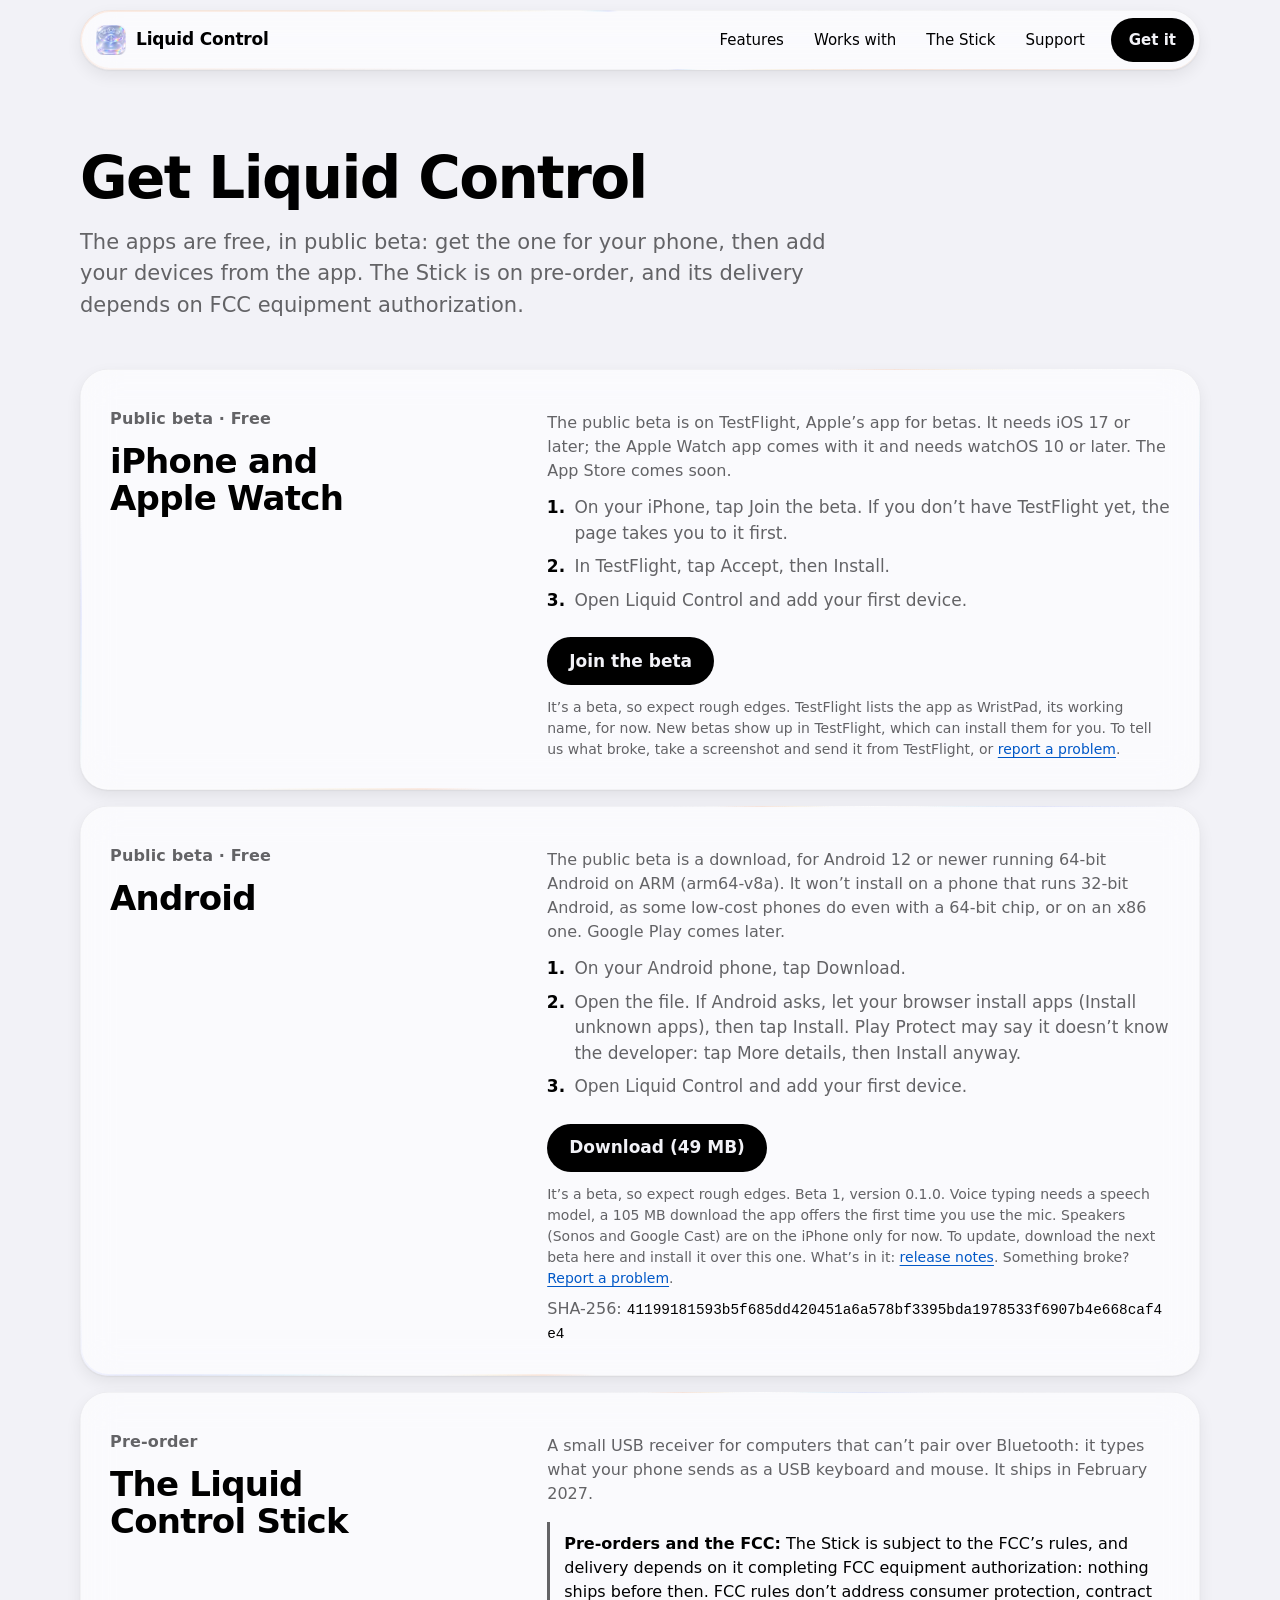
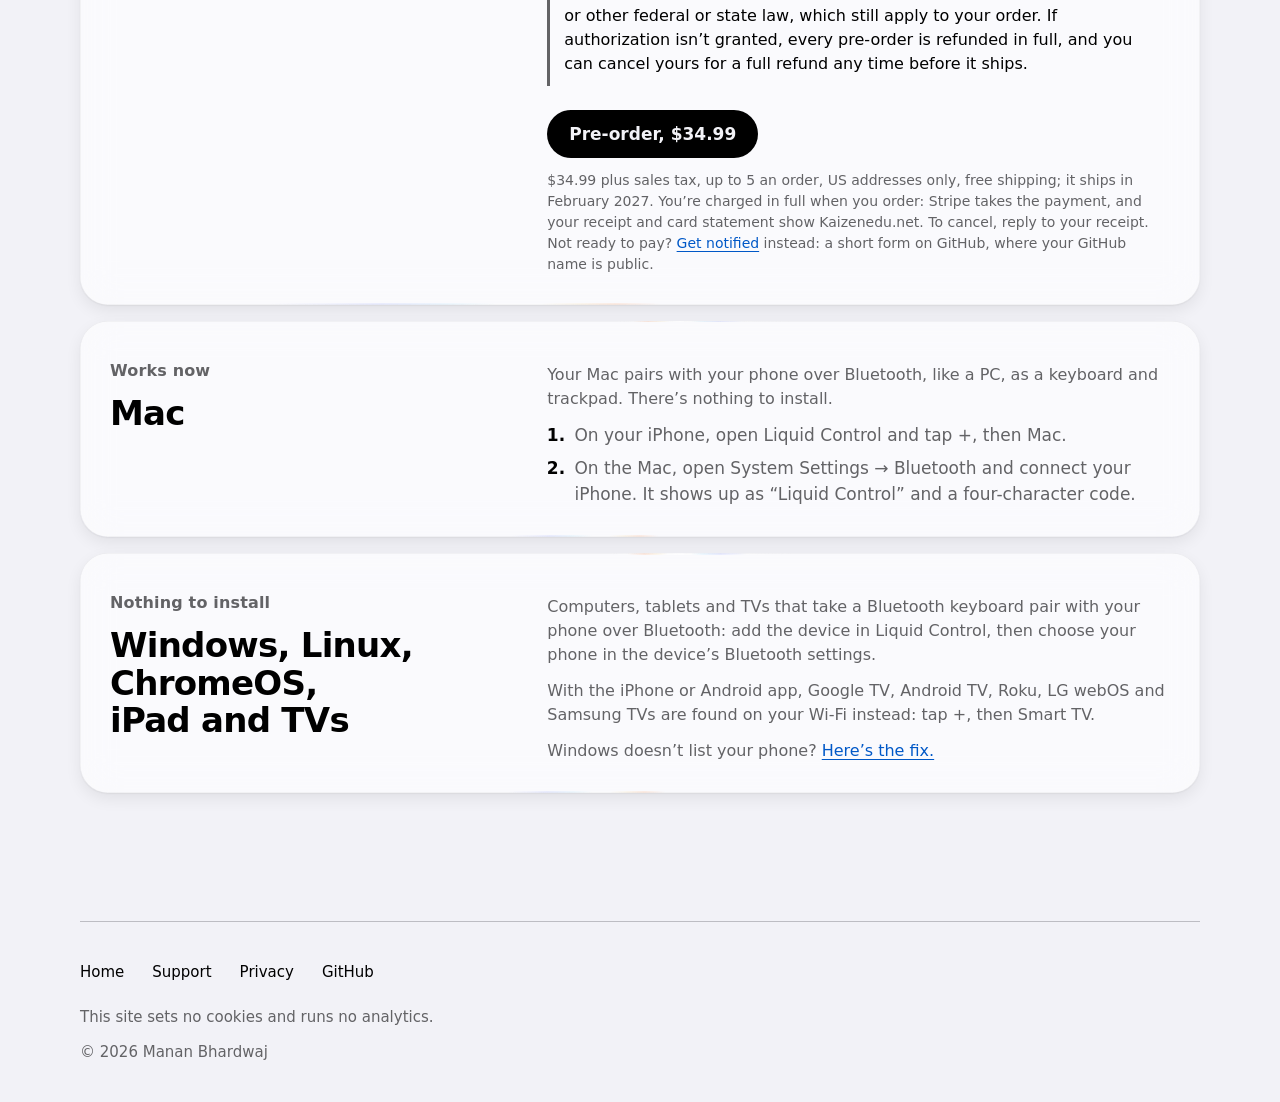
==== commit 47405369: "Get it: the Android beta needs 64-bit Android, which a 64-bit chip doesn't always run The APK carrie" ====
--- a/get/index.html
+++ b/get/index.html
@@ -3,6 +3,8 @@
 <head>
   <meta charset="utf-8">
   <meta name="viewport" content="width=device-width, initial-scale=1, viewport-fit=cover">
+  <meta http-equiv="Content-Security-Policy" content="default-src 'self'; style-src 'self' 'unsafe-inline'; object-src 'none'; base-uri 'none'; form-action 'none'">
+  <meta name="referrer" content="strict-origin-when-cross-origin">
   <title>Get Liquid Control: iPhone beta, Android beta and the Stick</title>
   <meta name="description" content="Every download and link for Liquid Control: the iPhone and Apple Watch beta on TestFlight, the Android beta, the Stick on pre-order (delivery depends on FCC authorization), and how to pair your Mac, PC, iPad and TV.">
   <meta name="color-scheme" content="light dark">
@@ -21,8 +23,8 @@
   <link rel="canonical" href="https://saitokiku.github.io/liquid-control/get/">
   <link rel="icon" href="../assets/icon-32.png" sizes="32x32" type="image/png">
   <link rel="apple-touch-icon" href="../assets/icon-180.png">
-  <link rel="stylesheet" href="../assets/site.css">
-  <script src="../assets/site.js" defer></script>
+  <link rel="stylesheet" href="../assets/site.css?v=b42fe100">
+  <script src="../assets/site.js?v=db268793" defer></script>
 </head>
 <body>
   <a class="skip" href="#main">Skip to content</a>
@@ -76,8 +78,9 @@
           <h2 id="android-title">Android</h2>
         </div>
         <div class="get-body">
-          <p>The public beta is a download, for Android 12 or newer on a phone with a 64-bit ARM processor
-            (arm64-v8a): it won’t install on a 32-bit or x86 one. Google Play comes later.</p>
+          <p>The public beta is a download, for Android 12 or newer running 64-bit Android on ARM (arm64-v8a). It
+            won’t install on a phone that runs 32-bit Android, as some low-cost phones do even with a 64-bit chip, or
+            on an x86 one. Google Play comes later.</p>
           <ol class="steps">
             <li>On your Android phone, tap Download.</li>
             <li>Open the file. If Android asks, let your browser install apps (Install unknown apps), then tap
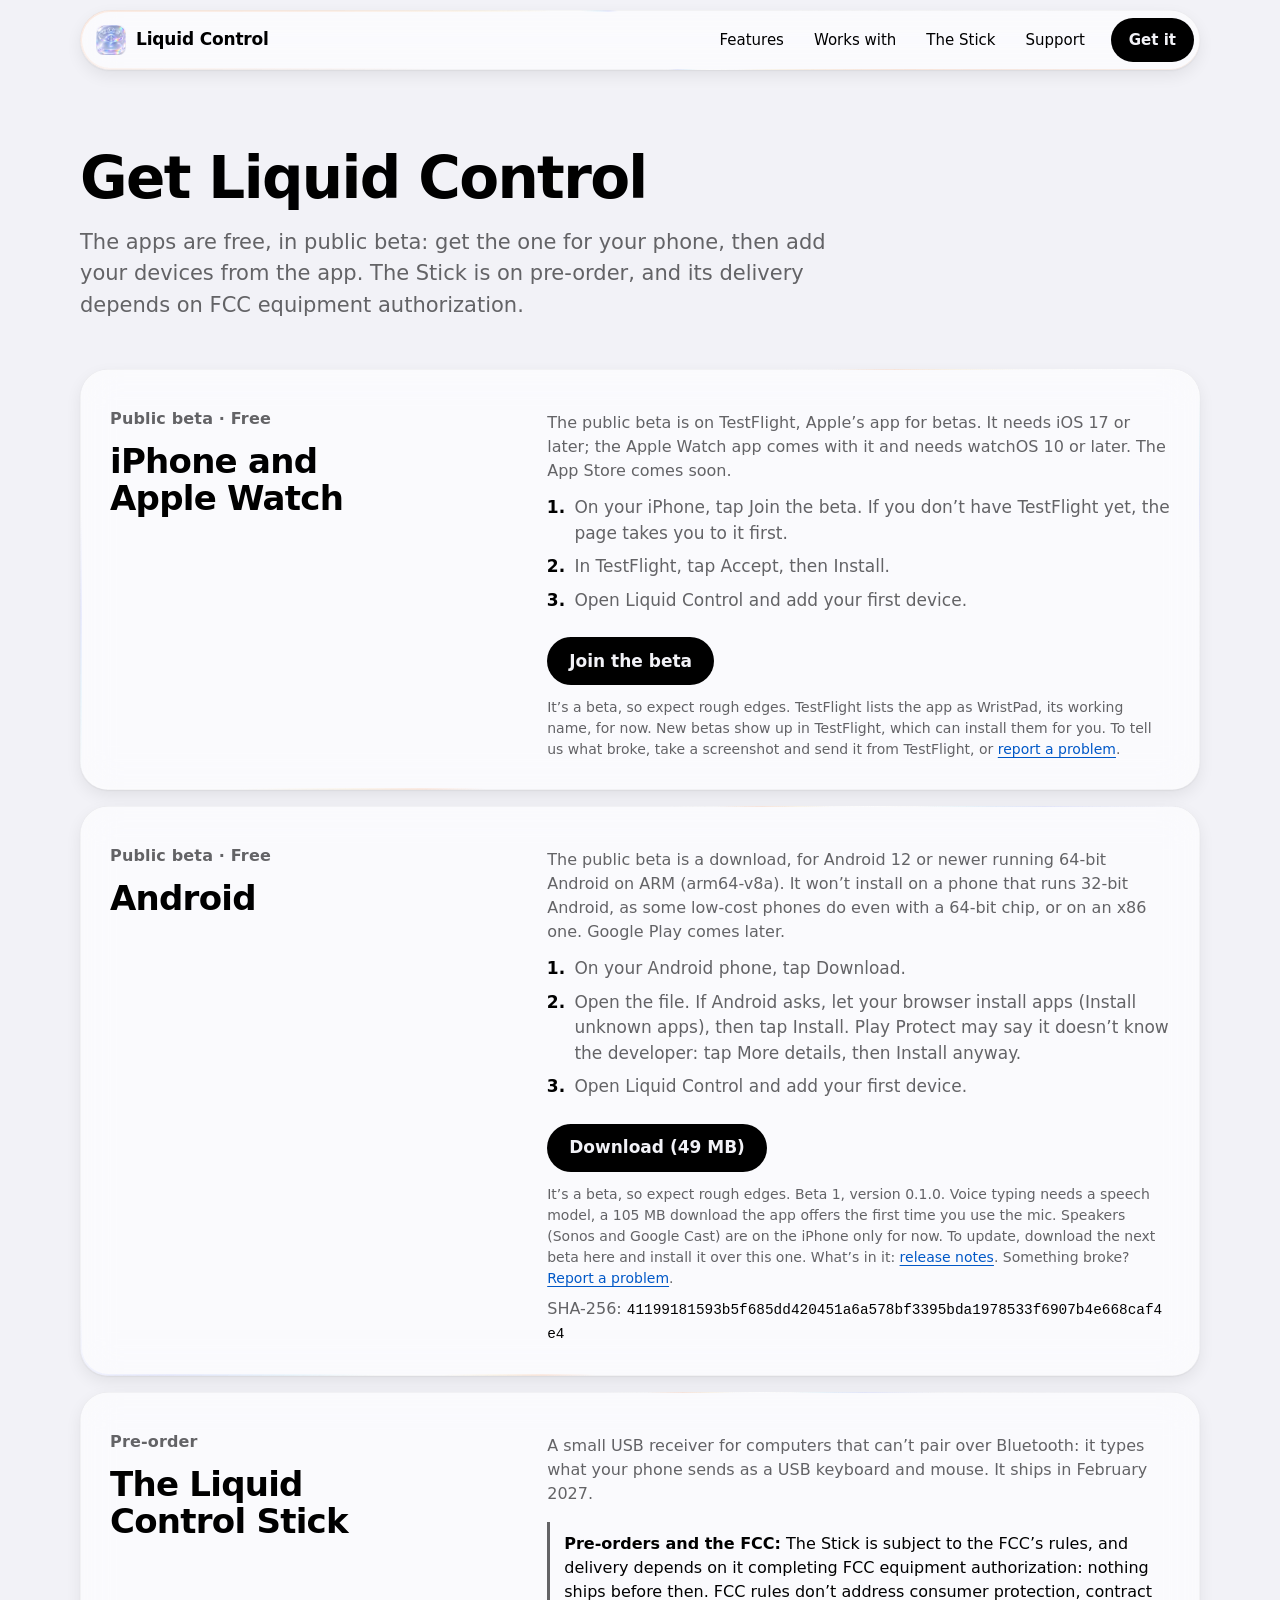
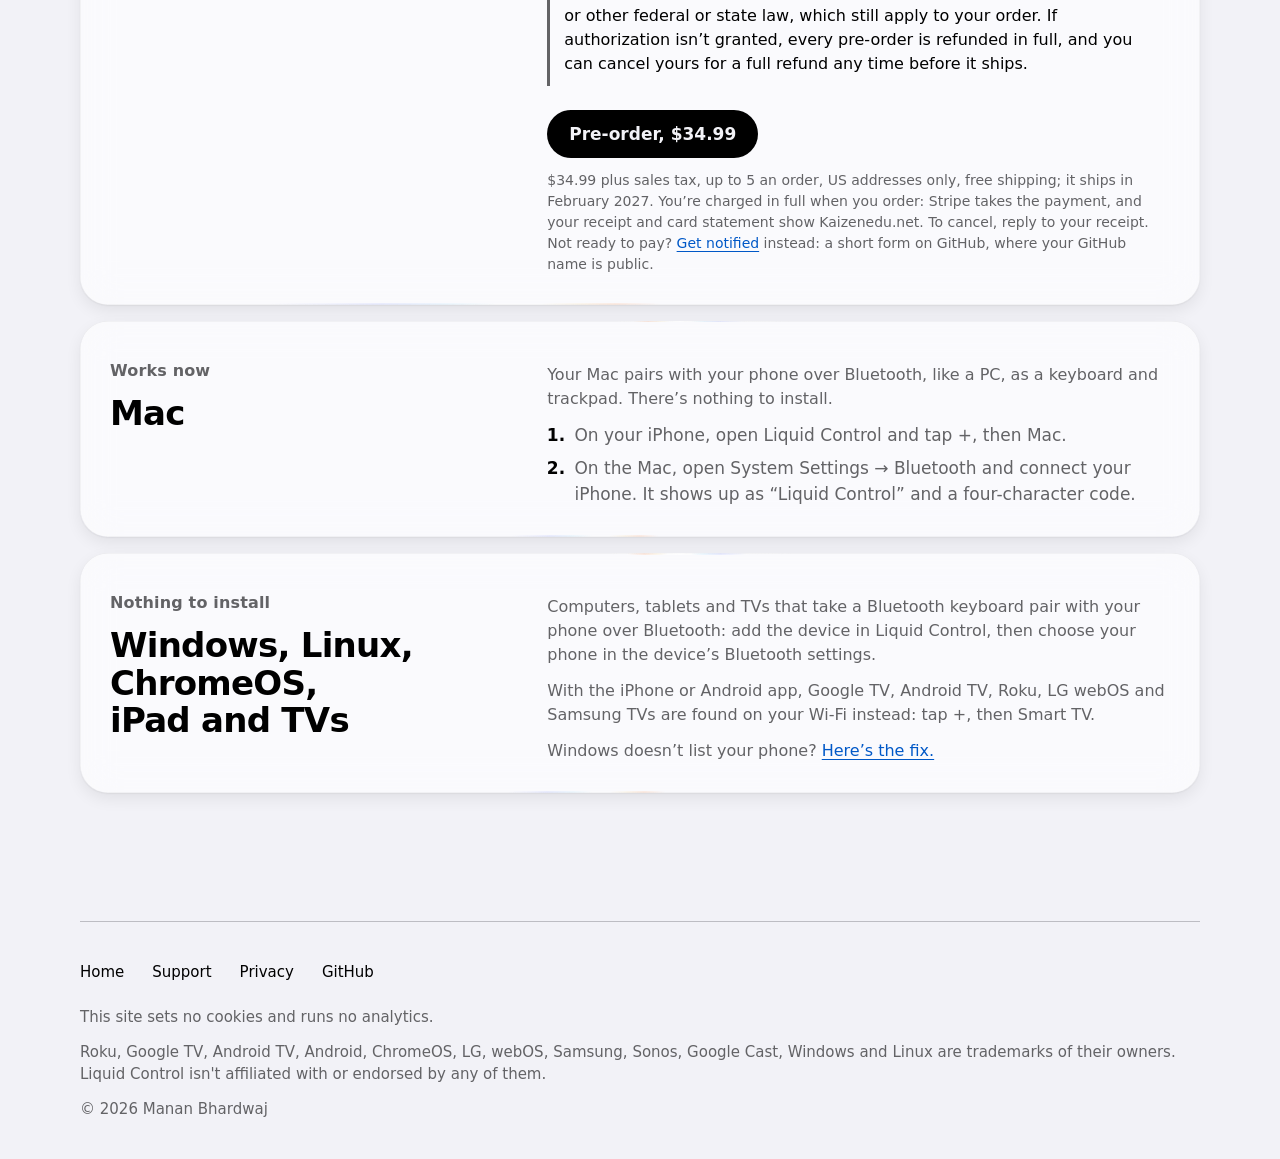
==== commit 91296748: "Home, Get it, Support and 404: the footer carries the App Store's trademark and "not affiliated" lin" ====
--- a/get/index.html
+++ b/get/index.html
@@ -163,6 +163,7 @@
       <li><a href="https://github.com/saitokiku/liquid-control">GitHub</a></li>
     </ul>
     <p>This site sets no cookies and runs no analytics.</p>
+    <p>Roku, Google TV, Android TV, Android, ChromeOS, LG, webOS, Samsung, Sonos, Google Cast, Windows and Linux are trademarks of their owners. Liquid Control isn't affiliated with or endorsed by any of them.</p>
     <p>© 2026 Manan Bhardwaj</p>
   </footer>
 </body>
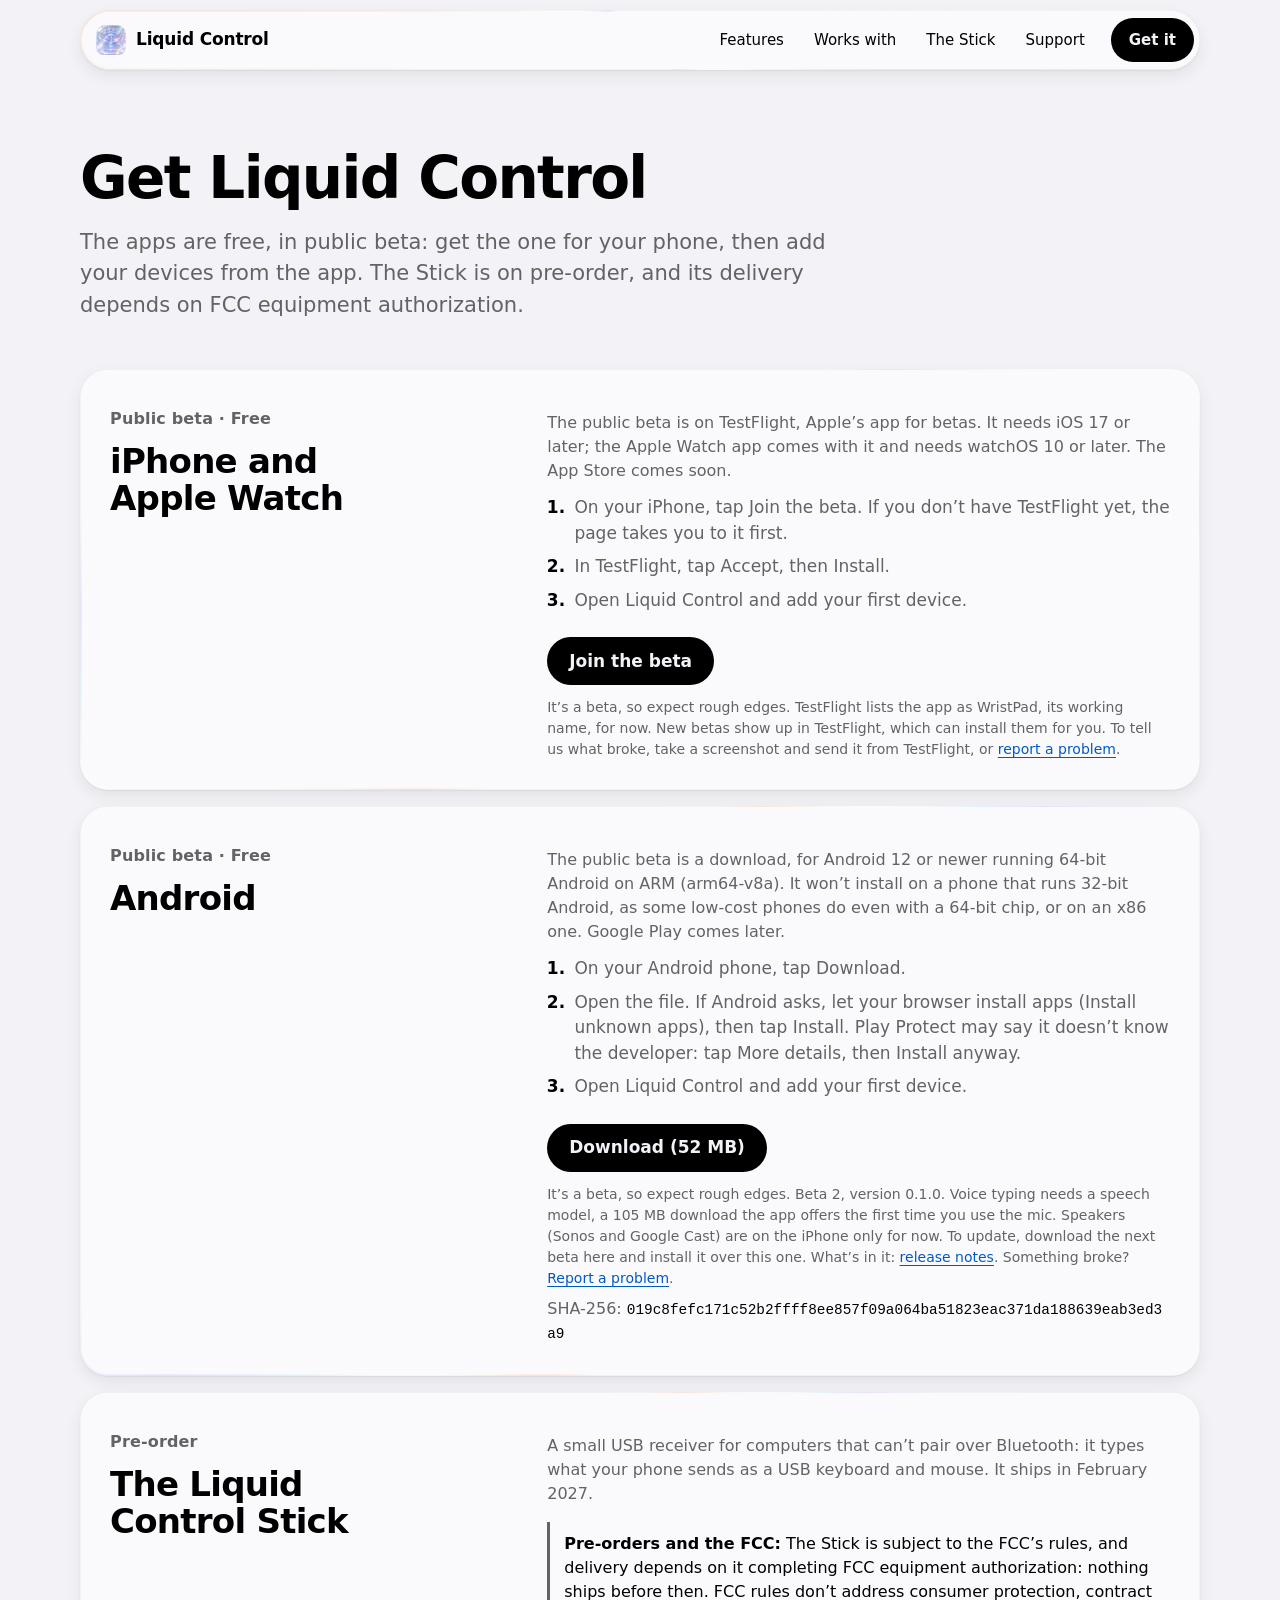
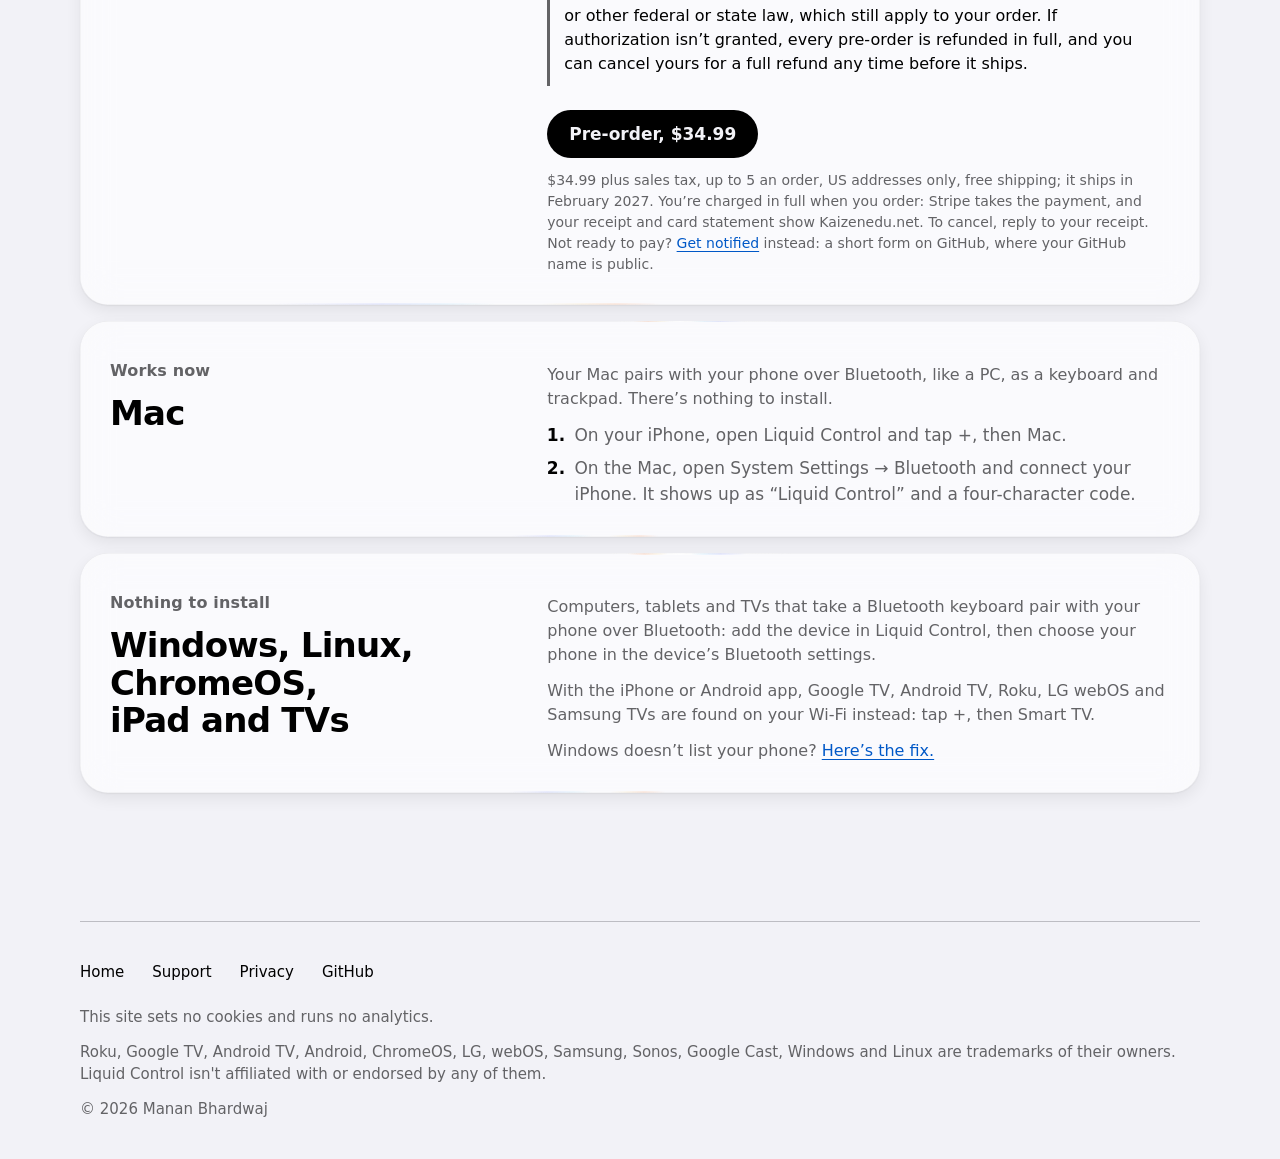
==== commit bfda05b9: "Get: Android beta 2 (version 0.1.0), its download, size, release notes and SHA-256" ====
--- a/get/index.html
+++ b/get/index.html
@@ -88,14 +88,14 @@
             <li>Open Liquid Control and add your first device.</li>
           </ol>
           <div class="actions">
-            <a class="btn btn-primary" href="https://github.com/saitokiku/liquid-control/releases/download/android-v0.1.0-beta.1/liquid-control-android-0.1.0-beta.1.apk">Download (49 MB)</a>
+            <a class="btn btn-primary" href="https://github.com/saitokiku/liquid-control/releases/download/android-v0.1.0-beta.2/liquid-control-android-0.1.0-beta.2.apk">Download (52 MB)</a>
           </div>
-          <p class="fine">It’s a beta, so expect rough edges. Beta 1, version 0.1.0. Voice typing needs a speech model,
+          <p class="fine">It’s a beta, so expect rough edges. Beta 2, version 0.1.0. Voice typing needs a speech model,
             a 105 MB download the app offers the first time you use the mic. Speakers (Sonos and Google Cast) are on
             the iPhone only for now. To update, download the next beta here and install it over this one. What’s in it:
-            <a href="https://github.com/saitokiku/liquid-control/releases/tag/android-v0.1.0-beta.1">release notes</a>.
+            <a href="https://github.com/saitokiku/liquid-control/releases/tag/android-v0.1.0-beta.2">release notes</a>.
             Something broke? <a href="../support/#report">Report a problem</a>.</p>
-          <p class="sha">SHA-256: <code id="apk-sha256">41199181593b5f685dd420451a6a578bf3395bda1978533f6907b4e668caf4e4</code></p>
+          <p class="sha">SHA-256: <code id="apk-sha256">019c8fefc171c52b2ffff8ee857f09a064ba51823eac371da188639eab3ed3a9</code></p>
         </div>
       </section>
 
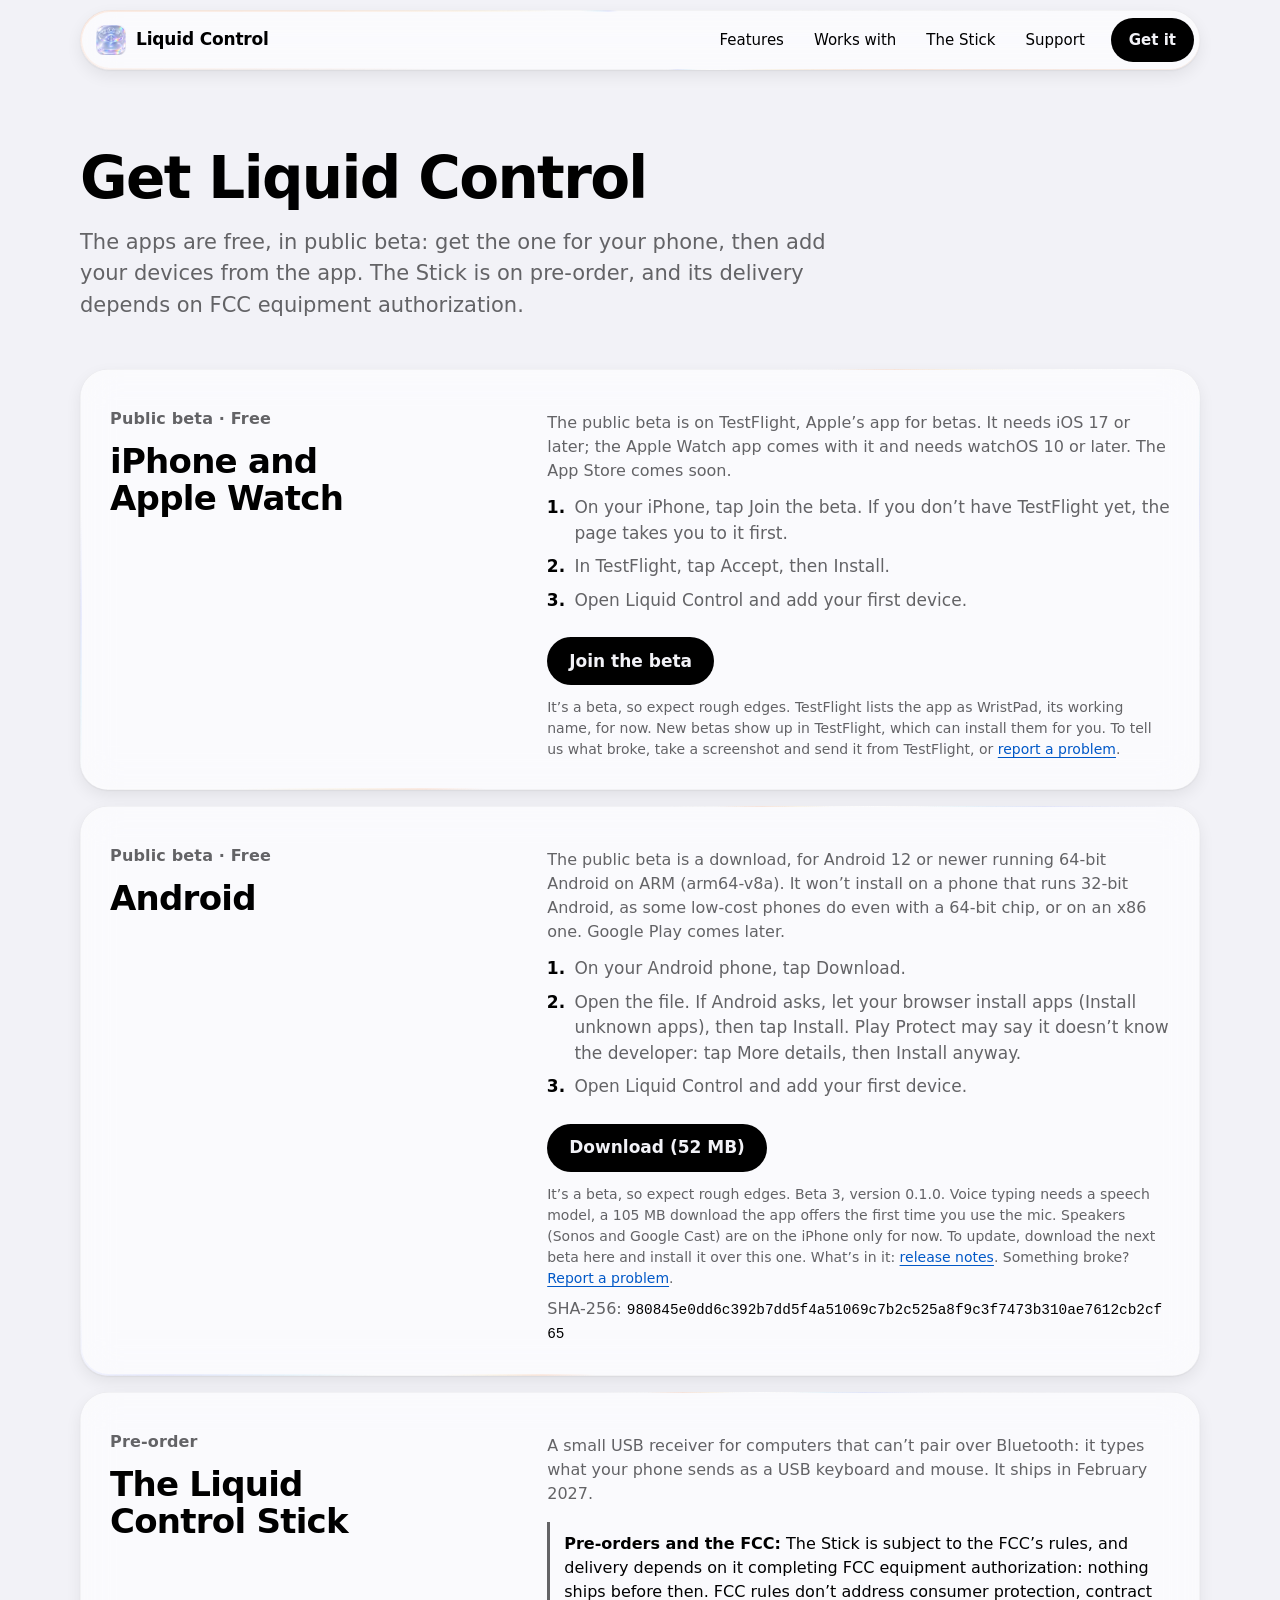
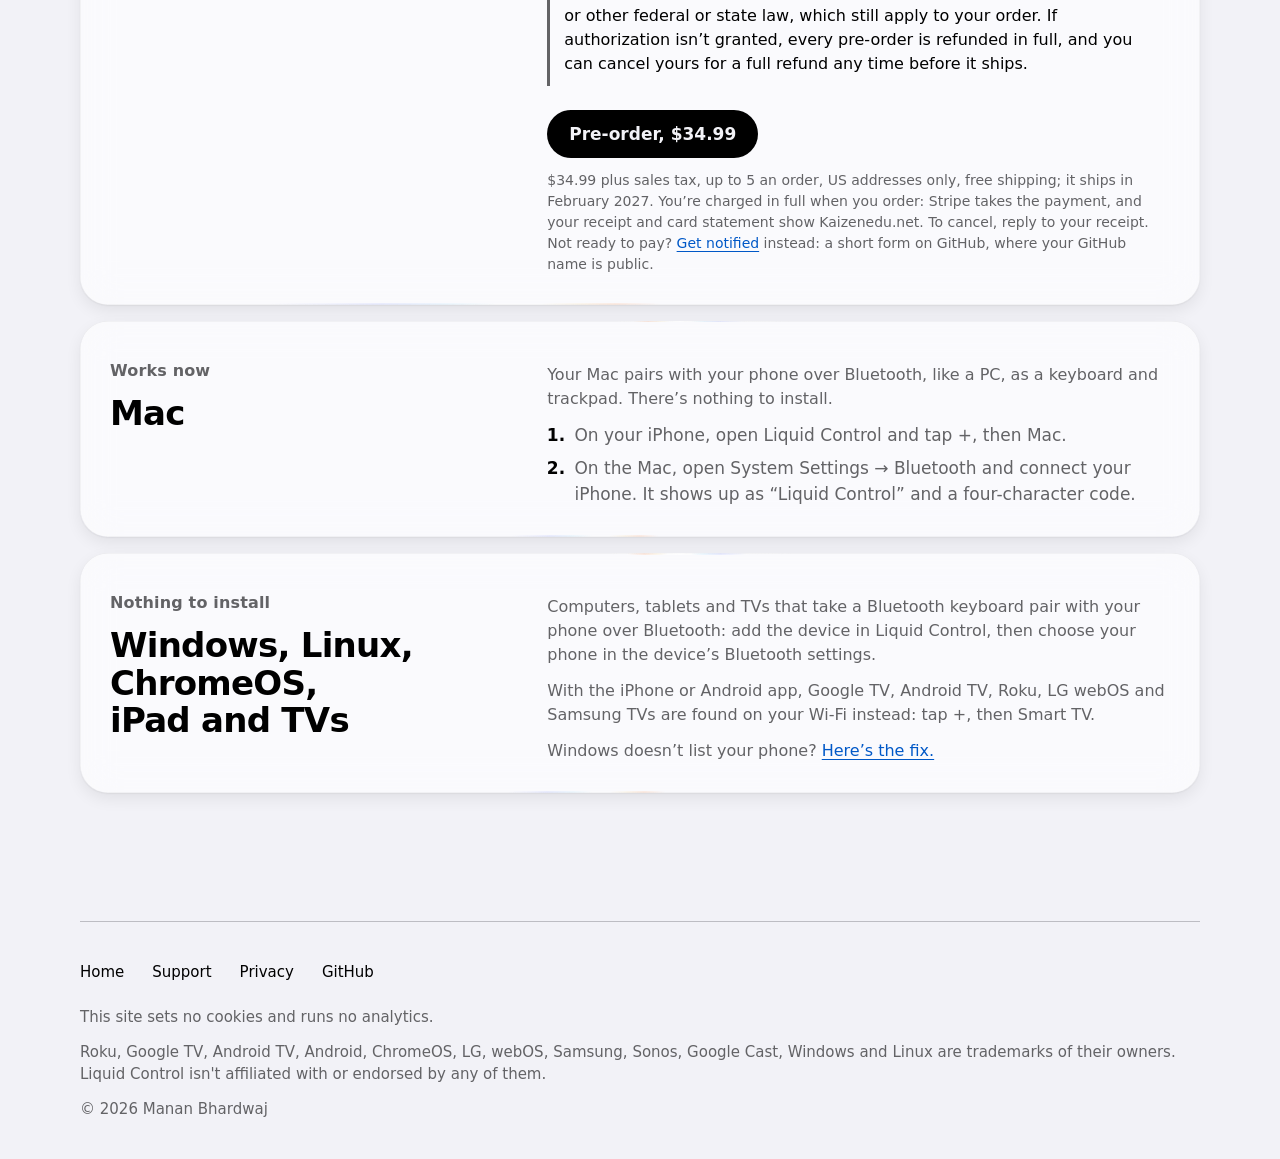
==== commit 1ad801c3: "Get: Android beta 3 (version 0.1.0), its download, release notes and SHA-256 Co-Authored-By: Claude " ====
--- a/get/index.html
+++ b/get/index.html
@@ -88,14 +88,14 @@
             <li>Open Liquid Control and add your first device.</li>
           </ol>
           <div class="actions">
-            <a class="btn btn-primary" href="https://github.com/saitokiku/liquid-control/releases/download/android-v0.1.0-beta.2/liquid-control-android-0.1.0-beta.2.apk">Download (52 MB)</a>
+            <a class="btn btn-primary" href="https://github.com/saitokiku/liquid-control/releases/download/android-v0.1.0-beta.3/liquid-control-android-0.1.0-beta.3.apk">Download (52 MB)</a>
           </div>
-          <p class="fine">It’s a beta, so expect rough edges. Beta 2, version 0.1.0. Voice typing needs a speech model,
+          <p class="fine">It’s a beta, so expect rough edges. Beta 3, version 0.1.0. Voice typing needs a speech model,
             a 105 MB download the app offers the first time you use the mic. Speakers (Sonos and Google Cast) are on
             the iPhone only for now. To update, download the next beta here and install it over this one. What’s in it:
-            <a href="https://github.com/saitokiku/liquid-control/releases/tag/android-v0.1.0-beta.2">release notes</a>.
+            <a href="https://github.com/saitokiku/liquid-control/releases/tag/android-v0.1.0-beta.3">release notes</a>.
             Something broke? <a href="../support/#report">Report a problem</a>.</p>
-          <p class="sha">SHA-256: <code id="apk-sha256">019c8fefc171c52b2ffff8ee857f09a064ba51823eac371da188639eab3ed3a9</code></p>
+          <p class="sha">SHA-256: <code id="apk-sha256">980845e0dd6c392b7dd5f4a51069c7b2c525a8f9c3f7473b310ae7612cb2cf65</code></p>
         </div>
       </section>
 
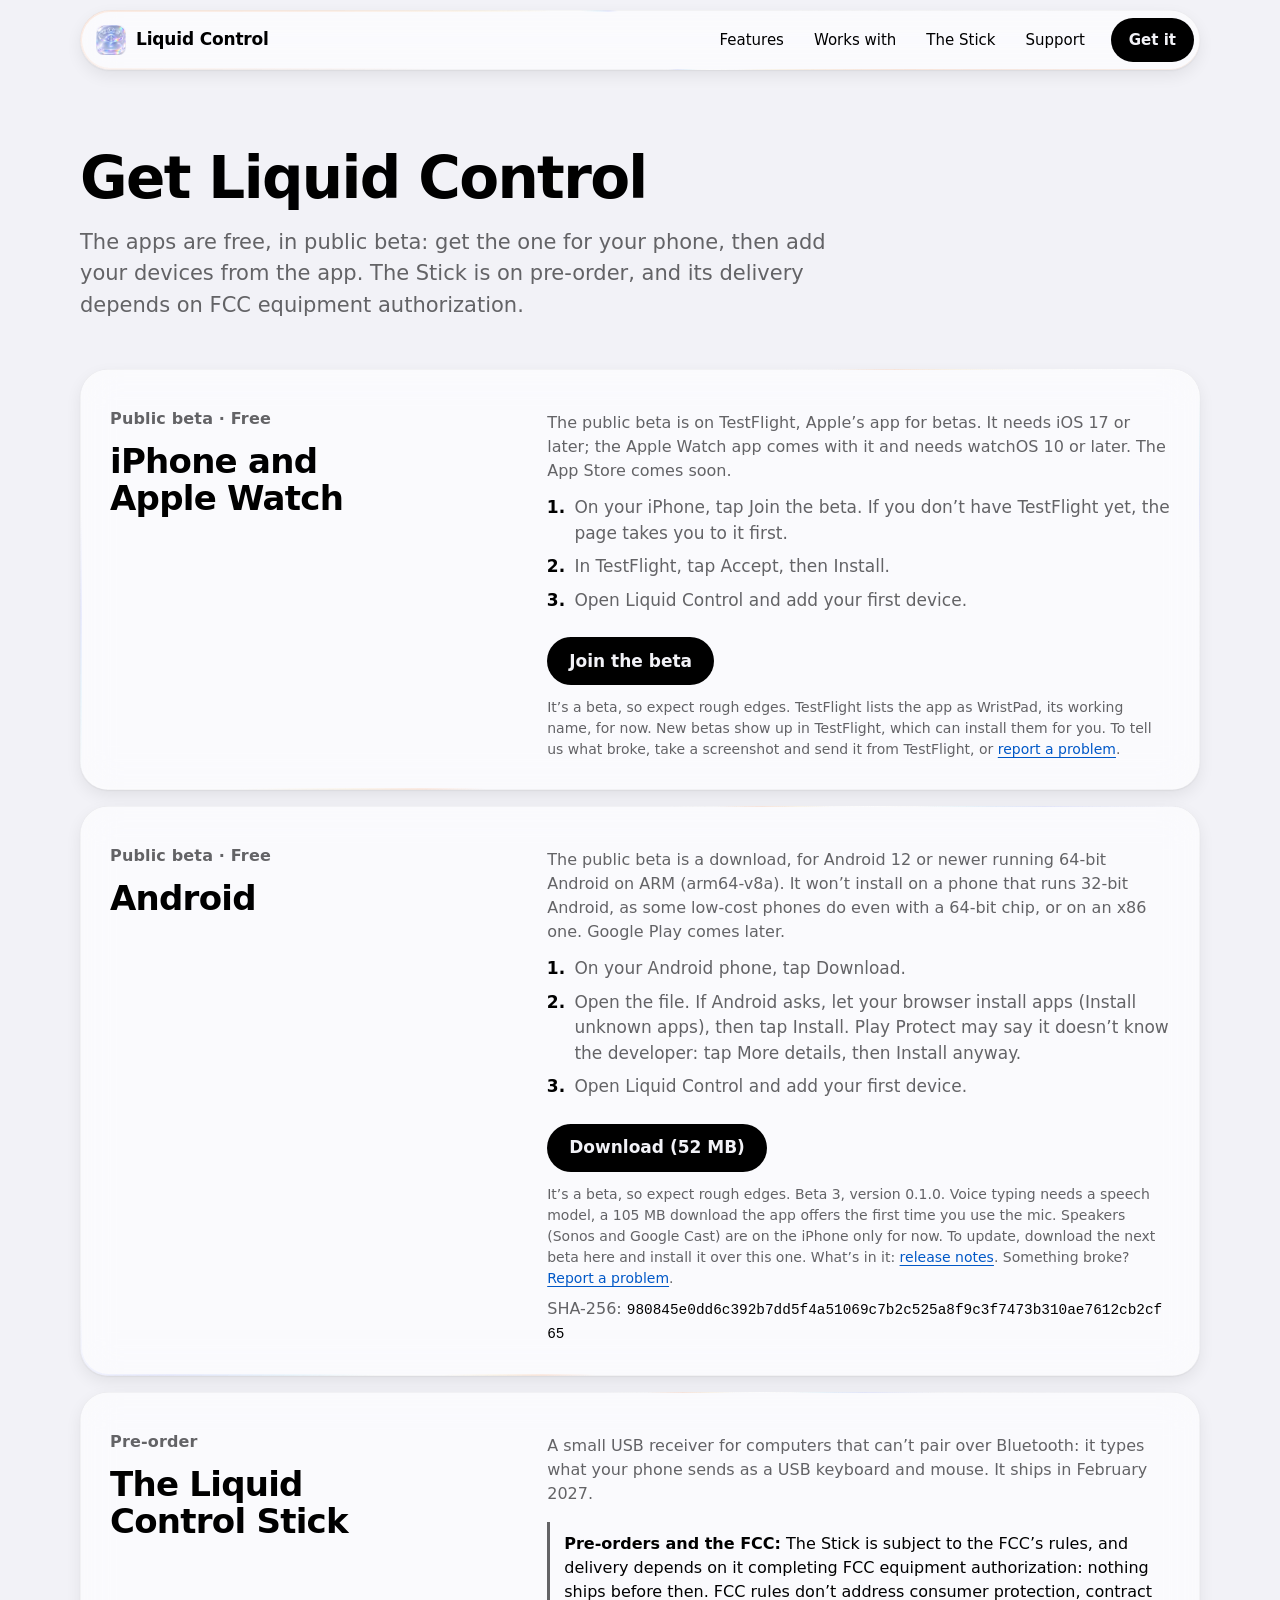
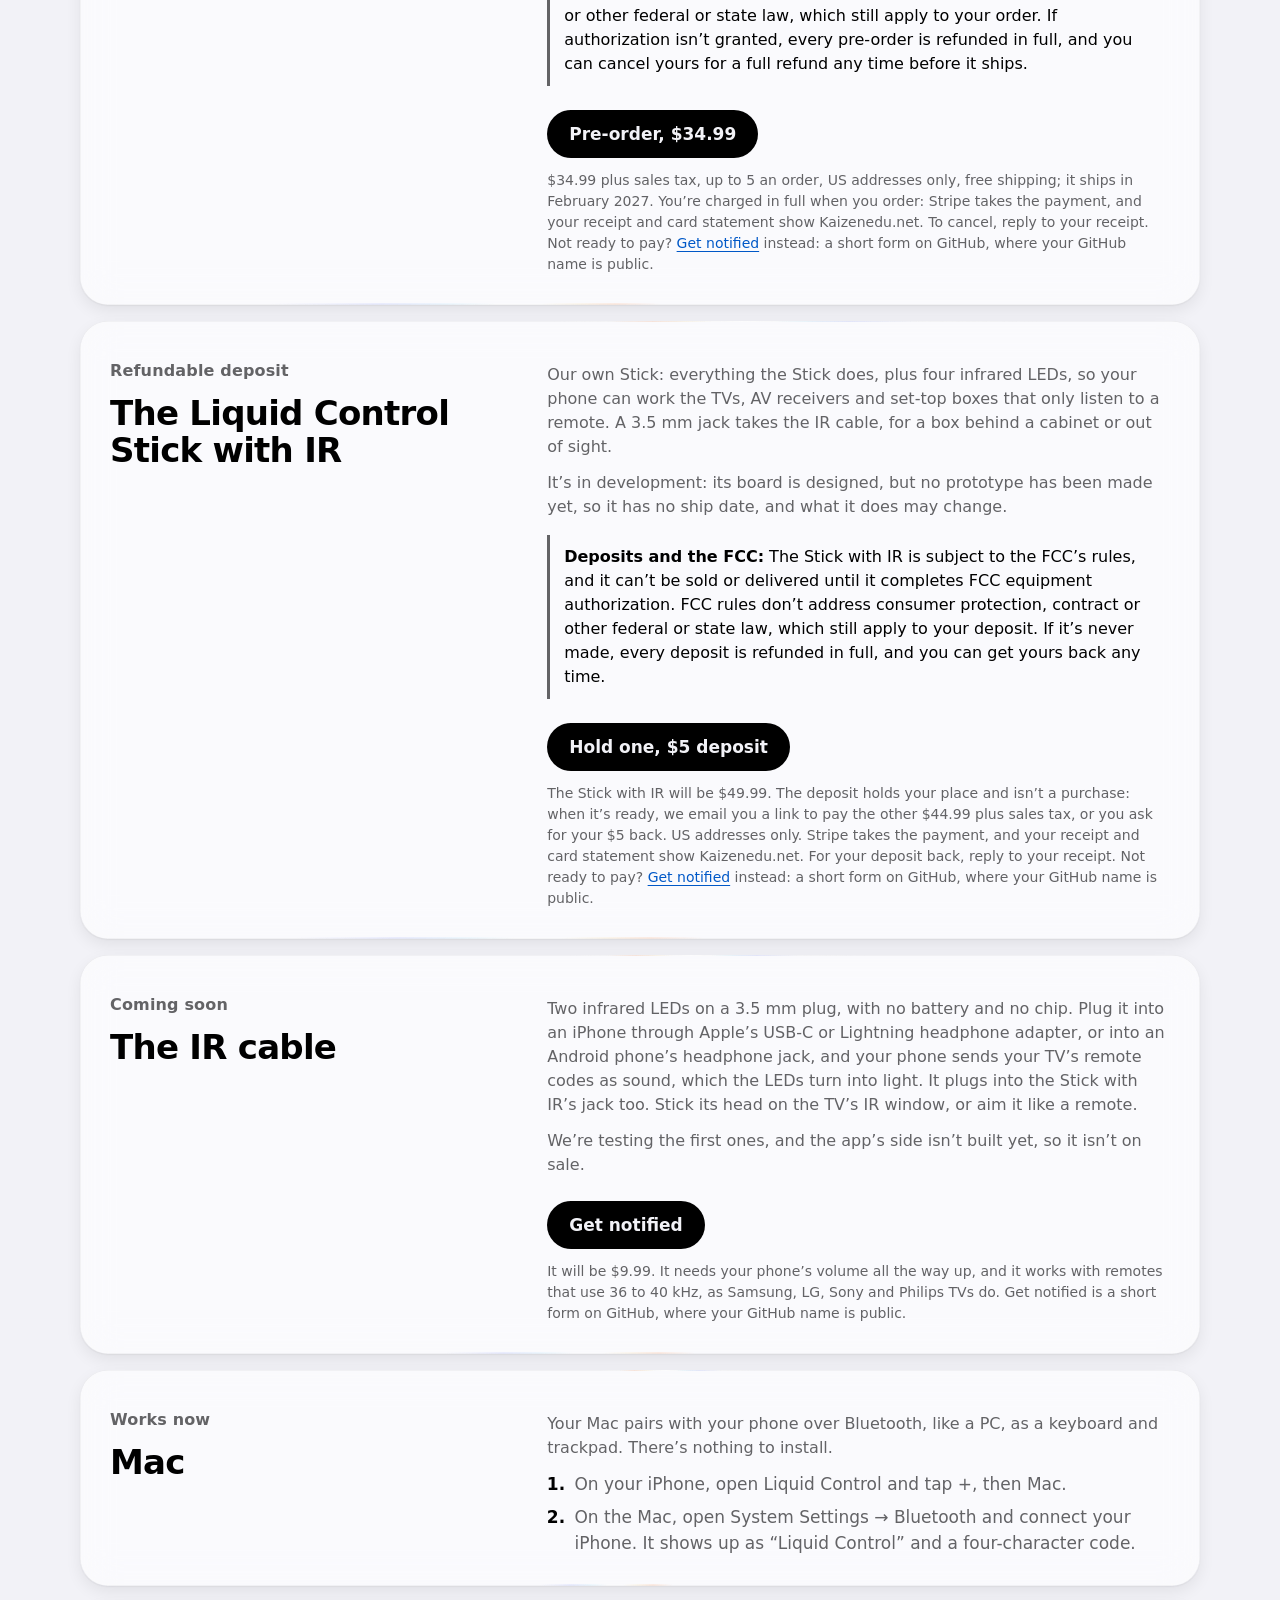
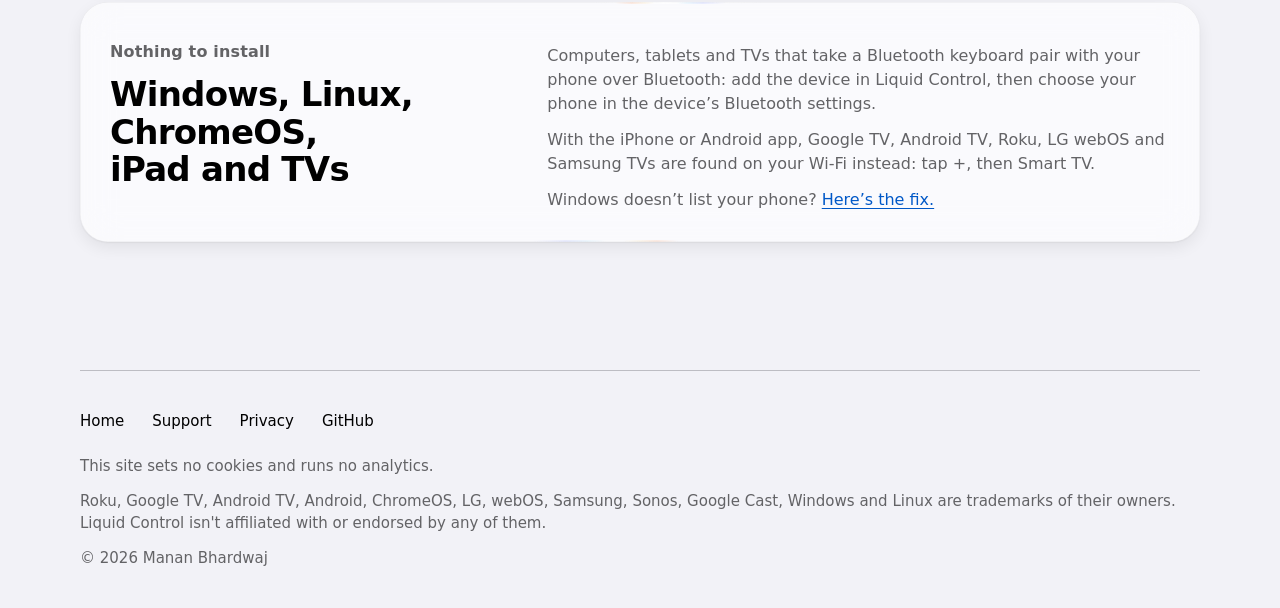
==== commit 8be4f8fa: "Get: the Stick with IR on a $5 refundable deposit toward $49.99, and the IR cable ($9.99) on a notif" ====
--- a/get/index.html
+++ b/get/index.html
@@ -5,8 +5,8 @@
   <meta name="viewport" content="width=device-width, initial-scale=1, viewport-fit=cover">
   <meta http-equiv="Content-Security-Policy" content="default-src 'self'; style-src 'self' 'unsafe-inline'; object-src 'none'; base-uri 'none'; form-action 'none'">
   <meta name="referrer" content="strict-origin-when-cross-origin">
-  <title>Get Liquid Control: iPhone beta, Android beta and the Stick</title>
-  <meta name="description" content="Every download and link for Liquid Control: the iPhone and Apple Watch beta on TestFlight, the Android beta, the Stick on pre-order (delivery depends on FCC authorization), and how to pair your Mac, PC, iPad and TV.">
+  <title>Get Liquid Control: iPhone beta, Android beta, the Sticks and the IR cable</title>
+  <meta name="description" content="Every download and link for Liquid Control: the iPhone and Apple Watch beta on TestFlight, the Android beta, the Stick on pre-order and the Stick with IR on deposit (delivery depends on FCC authorization), the IR cable coming soon, and how to pair your Mac, PC, iPad and TV.">
   <meta name="color-scheme" content="light dark">
   <meta name="theme-color" content="#F2F2F7" media="(prefers-color-scheme: light)">
   <meta name="theme-color" content="#000000" media="(prefers-color-scheme: dark)">
@@ -122,6 +122,52 @@
         </div>
       </section>
 
+      <section class="get-item card glass" id="stick-ir" aria-labelledby="stick-ir-title">
+        <div class="get-title">
+          <p class="eyebrow">Refundable deposit</p>
+          <h2 id="stick-ir-title">The Liquid Control Stick with IR</h2>
+        </div>
+        <div class="get-body">
+          <p>Our own Stick: everything the Stick does, plus four infrared LEDs, so your phone can work the TVs, AV
+            receivers and set-top boxes that only listen to a remote. A 3.5 mm jack takes the IR cable, for a box
+            behind a cabinet or out of sight.</p>
+          <p>It’s in development: its board is designed, but no prototype has been made yet, so it has no ship date,
+            and what it does may change.</p>
+          <p class="fcc"><strong>Deposits and the FCC:</strong> The Stick with IR is subject to the FCC’s rules, and it
+            can’t be sold or delivered until it completes FCC equipment authorization. FCC rules don’t address consumer
+            protection, contract or other federal or state law, which still apply to your deposit. If it’s never made,
+            every deposit is refunded in full, and you can get yours back any time.</p>
+          <div class="actions">
+            <a class="btn btn-primary" href="https://buy.stripe.com/bJe8wReB783D6E9dHp33W01">Hold one, $5 deposit</a>
+          </div>
+          <p class="fine">The Stick with IR will be $49.99. The deposit holds your place and isn’t a purchase: when
+            it’s ready, we email you a link to pay the other $44.99 plus sales tax, or you ask for your $5 back. US
+            addresses only. Stripe takes the payment, and your receipt and card statement show Kaizenedu.net. For your
+            deposit back, reply to your receipt. Not ready to pay? <a href="https://github.com/saitokiku/liquid-control/issues/new?template=stick.yml">Get notified</a>
+            instead: a short form on GitHub, where your GitHub name is public.</p>
+        </div>
+      </section>
+
+      <section class="get-item card glass" id="ir-cable" aria-labelledby="ir-cable-title">
+        <div class="get-title">
+          <p class="eyebrow">Coming soon</p>
+          <h2 id="ir-cable-title">The IR cable</h2>
+        </div>
+        <div class="get-body">
+          <p>Two infrared LEDs on a 3.5 mm plug, with no battery and no chip. Plug it into an iPhone through Apple’s
+            USB-C or Lightning headphone adapter, or into an Android phone’s headphone jack, and your phone sends your
+            TV’s remote codes as sound, which the LEDs turn into light. It plugs into the Stick with IR’s jack too.
+            Stick its head on the TV’s IR window, or aim it like a remote.</p>
+          <p>We’re testing the first ones, and the app’s side isn’t built yet, so it isn’t on sale.</p>
+          <div class="actions">
+            <a class="btn btn-primary" href="https://github.com/saitokiku/liquid-control/issues/new?template=ir-cable.yml">Get notified</a>
+          </div>
+          <p class="fine">It will be $9.99. It needs your phone’s volume all the way up, and it works with remotes
+            that use 36 to 40 kHz, as Samsung, LG, Sony and Philips TVs do. Get notified is a short form on GitHub,
+            where your GitHub name is public.</p>
+        </div>
+      </section>
+
       <section class="get-item card glass" id="mac" aria-labelledby="mac-title">
         <div class="get-title">
           <p class="eyebrow">Works now</p>
